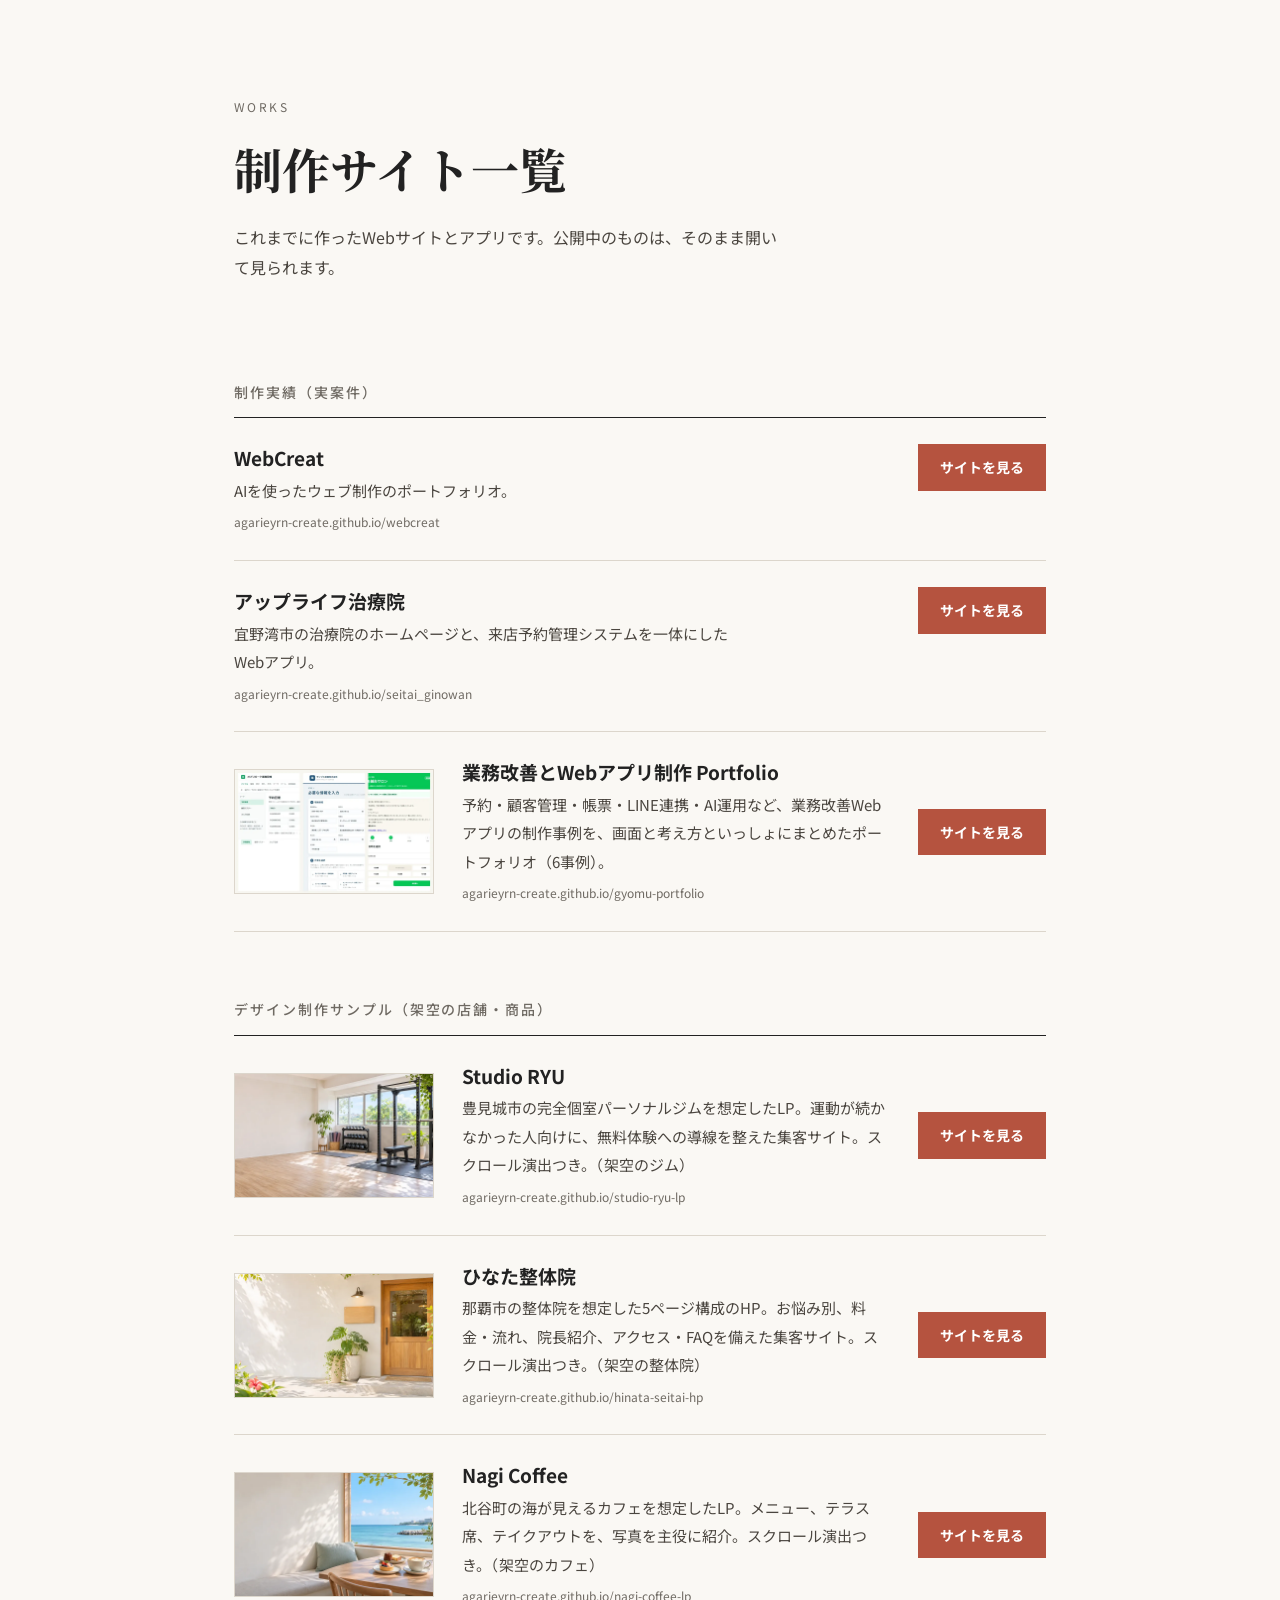
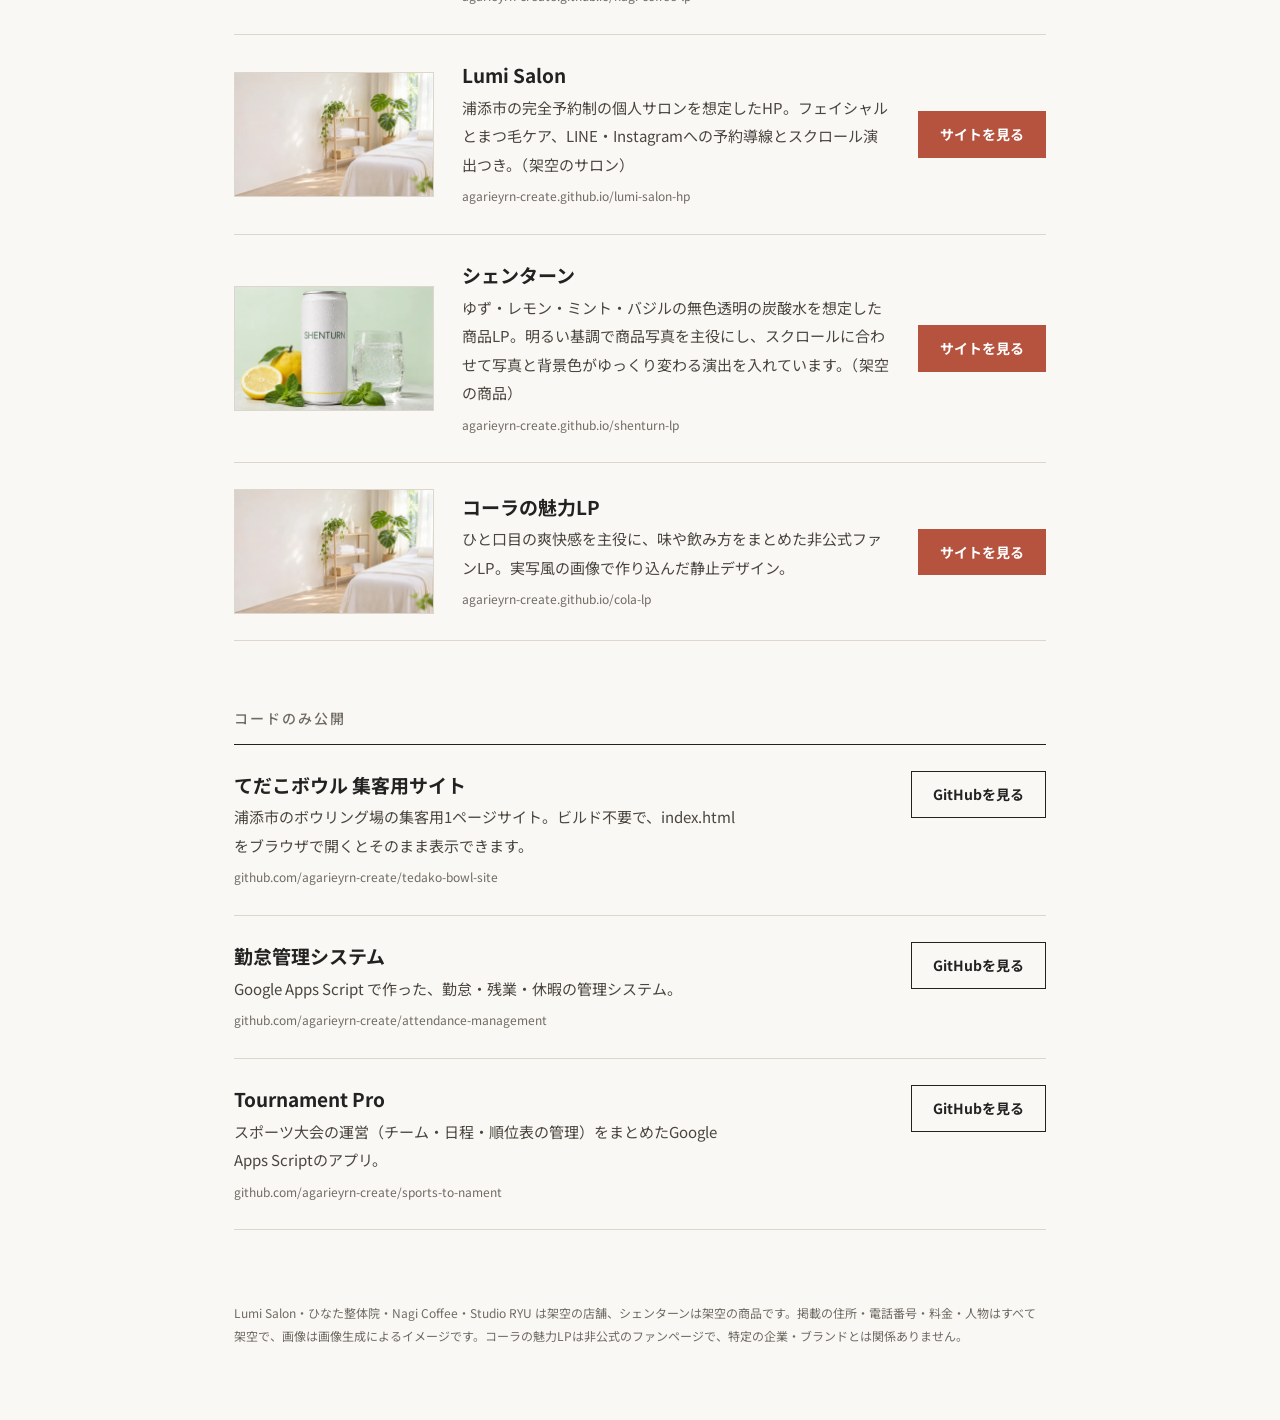
==== index.html @ 03f76c3a "ポートフォリオのリンクを新しい公開先（GitHub Pages）に差し替え、サムネイルを追加 Co-Authored-By: Claude Sonnet 5.5 <noreply@anthropic." ====
<!doctype html>
<html lang="ja">
<head>
<meta charset="utf-8">
<meta name="viewport" content="width=device-width, initial-scale=1">
<title>制作サイト一覧</title>
<meta name="description" content="これまでに作ったWebサイト・アプリの一覧です。公開中のサイトと、コードのみ公開しているものを分けて掲載しています。">
<link rel="canonical" href="https://agarieyrn-create.github.io/">
<meta property="og:type" content="website">
<meta property="og:locale" content="ja_JP">
<meta property="og:title" content="制作サイト一覧">
<meta property="og:description" content="これまでに作ったWebサイト・アプリの一覧です。公開中のサイトと、コードのみ公開しているものを分けて掲載しています。">
<meta property="og:url" content="https://agarieyrn-create.github.io/">
<meta property="og:image" content="https://agarieyrn-create.github.io/ogp.jpg">
<meta name="twitter:card" content="summary_large_image">
<link rel="icon" href="data:image/svg+xml,%3Csvg xmlns='http://www.w3.org/2000/svg' viewBox='0 0 32 32'%3E%3Crect width='32' height='32' fill='%23b5533f'/%3E%3C/svg%3E">
<link rel="preconnect" href="https://fonts.googleapis.com">
<link rel="preconnect" href="https://fonts.gstatic.com" crossorigin>
<link href="https://fonts.googleapis.com/css2?family=Noto+Sans+JP:wght@400;500;700&family=Noto+Serif+JP:wght@700&display=swap" rel="stylesheet">
<style>
:root{--ink:#222;--paper:#faf8f4;--mute:#6f6a63;--line:#dcd6cc;--accent:#b5533f;--gutter:24px}
*{box-sizing:border-box;margin:0;padding:0}
body{font-family:"Noto Sans JP",sans-serif;color:var(--ink);background:var(--paper);line-height:1.9;font-size:16px;-webkit-font-smoothing:antialiased}
a{color:inherit}
.wrap{max-width:860px;margin:0 auto;padding:0 var(--gutter)}
header{padding:96px 0 56px}
header p.label{font-size:12px;letter-spacing:.2em;color:var(--mute);margin-bottom:16px}
h1{font-family:"Noto Serif JP",serif;font-size:clamp(30px,5vw,48px);line-height:1.4}
header .lead{margin-top:20px;color:#4a453f;max-width:34em}
section{padding:40px 0 24px}
h2{font-size:14px;letter-spacing:.14em;color:var(--mute);font-weight:500;padding-bottom:12px;border-bottom:1px solid var(--ink)}
ul{list-style:none}
li{display:grid;grid-template-columns:1fr auto;gap:8px 32px;padding:26px 0;border-bottom:1px solid var(--line);align-items:start}
li.has-thumb{grid-template-columns:200px 1fr auto;gap:8px 28px;align-items:center}
.thumb img{display:block;width:100%;height:auto;aspect-ratio:8/5;object-fit:cover;border:1px solid var(--line)}
li h3{font-size:19px;font-weight:700;line-height:1.5}
li p{margin-top:4px;font-size:15px;color:#4a453f;max-width:34em}
li .host{display:block;margin-top:6px;font-size:12px;color:var(--mute);word-break:break-all}
.go{font-weight:700;font-size:14px;text-decoration:none;color:#fff;background:var(--accent);padding:10px 22px;white-space:nowrap}
.go:hover{background:#9c4333}
.go.sub{background:transparent;color:var(--ink);border:1px solid var(--ink);padding:9px 21px}
.go.sub:hover{background:var(--ink);color:var(--paper)}
footer{padding:48px 0 72px;font-size:12px;color:var(--mute)}
@media(max-width:640px){
  :root{--gutter:20px}
  header{padding:72px 0 40px}
  li,li.has-thumb{grid-template-columns:1fr}
  .thumb{max-width:360px}
  .go{justify-self:start}
}
</style>
</head>
<body>
<div class="wrap">
  <header>
    <p class="label">WORKS</p>
    <h1>制作サイト一覧</h1>
    <p class="lead">これまでに作ったWebサイトとアプリです。公開中のものは、そのまま開いて見られます。</p>
  </header>

  <main>
    <section>
      <h2>制作実績（実案件）</h2>
      <ul>
        <li>
          <div>
            <h3>WebCreat</h3>
            <p>AIを使ったウェブ制作のポートフォリオ。</p>
            <span class="host">agarieyrn-create.github.io/webcreat</span>
          </div>
          <a class="go" href="https://agarieyrn-create.github.io/webcreat/">サイトを見る</a>
        </li>
        <li>
          <div>
            <h3>アップライフ治療院</h3>
            <p>宜野湾市の治療院のホームページと、来店予約管理システムを一体にしたWebアプリ。</p>
            <span class="host">agarieyrn-create.github.io/seitai_ginowan</span>
          </div>
          <a class="go" href="https://agarieyrn-create.github.io/seitai_ginowan/">サイトを見る</a>
        </li>
        <li class="has-thumb">
          <a class="thumb" href="https://agarieyrn-create.github.io/gyomu-portfolio/" tabindex="-1" aria-hidden="true"><img src="thumbs/gyomu-portfolio.webp" width="800" height="500" alt="" loading="lazy" decoding="async"></a>
          <div>
            <h3>業務改善とWebアプリ制作 Portfolio</h3>
            <p>予約・顧客管理・帳票・LINE連携・AI運用など、業務改善Webアプリの制作事例を、画面と考え方といっしょにまとめたポートフォリオ（6事例）。</p>
            <span class="host">agarieyrn-create.github.io/gyomu-portfolio</span>
          </div>
          <a class="go" href="https://agarieyrn-create.github.io/gyomu-portfolio/">サイトを見る</a>
        </li>
      </ul>
    </section>

    <section>
      <h2>デザイン制作サンプル（架空の店舗・商品）</h2>
      <ul>
        <li class="has-thumb">
          <a class="thumb" href="https://agarieyrn-create.github.io/studio-ryu-lp/" tabindex="-1" aria-hidden="true"><img src="thumbs/studio-ryu-lp.webp" width="800" height="500" alt="" loading="lazy" decoding="async"></a>
          <div>
            <h3>Studio RYU</h3>
            <p>豊見城市の完全個室パーソナルジムを想定したLP。運動が続かなかった人向けに、無料体験への導線を整えた集客サイト。スクロール演出つき。（架空のジム）</p>
            <span class="host">agarieyrn-create.github.io/studio-ryu-lp</span>
          </div>
          <a class="go" href="https://agarieyrn-create.github.io/studio-ryu-lp/">サイトを見る</a>
        </li>
        <li class="has-thumb">
          <a class="thumb" href="https://agarieyrn-create.github.io/hinata-seitai-hp/" tabindex="-1" aria-hidden="true"><img src="thumbs/hinata-seitai-hp.webp" width="800" height="500" alt="" loading="lazy" decoding="async"></a>
          <div>
            <h3>ひなた整体院</h3>
            <p>那覇市の整体院を想定した5ページ構成のHP。お悩み別、料金・流れ、院長紹介、アクセス・FAQを備えた集客サイト。スクロール演出つき。（架空の整体院）</p>
            <span class="host">agarieyrn-create.github.io/hinata-seitai-hp</span>
          </div>
          <a class="go" href="https://agarieyrn-create.github.io/hinata-seitai-hp/">サイトを見る</a>
        </li>
        <li class="has-thumb">
          <a class="thumb" href="https://agarieyrn-create.github.io/nagi-coffee-lp/" tabindex="-1" aria-hidden="true"><img src="thumbs/nagi-coffee-lp.webp" width="800" height="500" alt="" loading="lazy" decoding="async"></a>
          <div>
            <h3>Nagi Coffee</h3>
            <p>北谷町の海が見えるカフェを想定したLP。メニュー、テラス席、テイクアウトを、写真を主役に紹介。スクロール演出つき。（架空のカフェ）</p>
            <span class="host">agarieyrn-create.github.io/nagi-coffee-lp</span>
          </div>
          <a class="go" href="https://agarieyrn-create.github.io/nagi-coffee-lp/">サイトを見る</a>
        </li>
        <li class="has-thumb">
          <a class="thumb" href="https://agarieyrn-create.github.io/lumi-salon-hp/" tabindex="-1" aria-hidden="true"><img src="thumbs/lumi-salon-hp.webp" width="800" height="500" alt="" loading="lazy" decoding="async"></a>
          <div>
            <h3>Lumi Salon</h3>
            <p>浦添市の完全予約制の個人サロンを想定したHP。フェイシャルとまつ毛ケア、LINE・Instagramへの予約導線とスクロール演出つき。（架空のサロン）</p>
            <span class="host">agarieyrn-create.github.io/lumi-salon-hp</span>
          </div>
          <a class="go" href="https://agarieyrn-create.github.io/lumi-salon-hp/">サイトを見る</a>
        </li>
        <li class="has-thumb">
          <a class="thumb" href="https://agarieyrn-create.github.io/shenturn-lp/" tabindex="-1" aria-hidden="true"><img src="thumbs/shenturn-lp.webp" width="800" height="500" alt="" loading="lazy" decoding="async"></a>
          <div>
            <h3>シェンターン</h3>
            <p>ゆず・レモン・ミント・バジルの無色透明の炭酸水を想定した商品LP。明るい基調で商品写真を主役にし、スクロールに合わせて写真と背景色がゆっくり変わる演出を入れています。（架空の商品）</p>
            <span class="host">agarieyrn-create.github.io/shenturn-lp</span>
          </div>
          <a class="go" href="https://agarieyrn-create.github.io/shenturn-lp/">サイトを見る</a>
        </li>
        <li class="has-thumb">
          <a class="thumb" href="https://agarieyrn-create.github.io/cola-lp/" tabindex="-1" aria-hidden="true"><img src="thumbs/cola-lp.webp" width="800" height="500" alt="" loading="lazy" decoding="async"></a>
          <div>
            <h3>コーラの魅力LP</h3>
            <p>ひと口目の爽快感を主役に、味や飲み方をまとめた非公式ファンLP。実写風の画像で作り込んだ静止デザイン。</p>
            <span class="host">agarieyrn-create.github.io/cola-lp</span>
          </div>
          <a class="go" href="https://agarieyrn-create.github.io/cola-lp/">サイトを見る</a>
        </li>
      </ul>
    </section>

    <section>
      <h2>コードのみ公開</h2>
      <ul>
        <li>
          <div>
            <h3>てだこボウル 集客用サイト</h3>
            <p>浦添市のボウリング場の集客用1ページサイト。ビルド不要で、index.html をブラウザで開くとそのまま表示できます。</p>
            <span class="host">github.com/agarieyrn-create/tedako-bowl-site</span>
          </div>
          <a class="go sub" href="https://github.com/agarieyrn-create/tedako-bowl-site">GitHubを見る</a>
        </li>
        <li>
          <div>
            <h3>勤怠管理システム</h3>
            <p>Google Apps Script で作った、勤怠・残業・休暇の管理システム。</p>
            <span class="host">github.com/agarieyrn-create/attendance-management</span>
          </div>
          <a class="go sub" href="https://github.com/agarieyrn-create/attendance-management">GitHubを見る</a>
        </li>
        <li>
          <div>
            <h3>Tournament Pro</h3>
            <p>スポーツ大会の運営（チーム・日程・順位表の管理）をまとめたGoogle Apps Scriptのアプリ。</p>
            <span class="host">github.com/agarieyrn-create/sports-to-nament</span>
          </div>
          <a class="go sub" href="https://github.com/agarieyrn-create/sports-to-nament">GitHubを見る</a>
        </li>
      </ul>
    </section>
  </main>

  <footer>
    Lumi Salon・ひなた整体院・Nagi Coffee・Studio RYU は架空の店舗、シェンターンは架空の商品です。掲載の住所・電話番号・料金・人物はすべて架空で、画像は画像生成によるイメージです。コーラの魅力LPは非公式のファンページで、特定の企業・ブランドとは関係ありません。
  </footer>
</div>
</body>
</html>
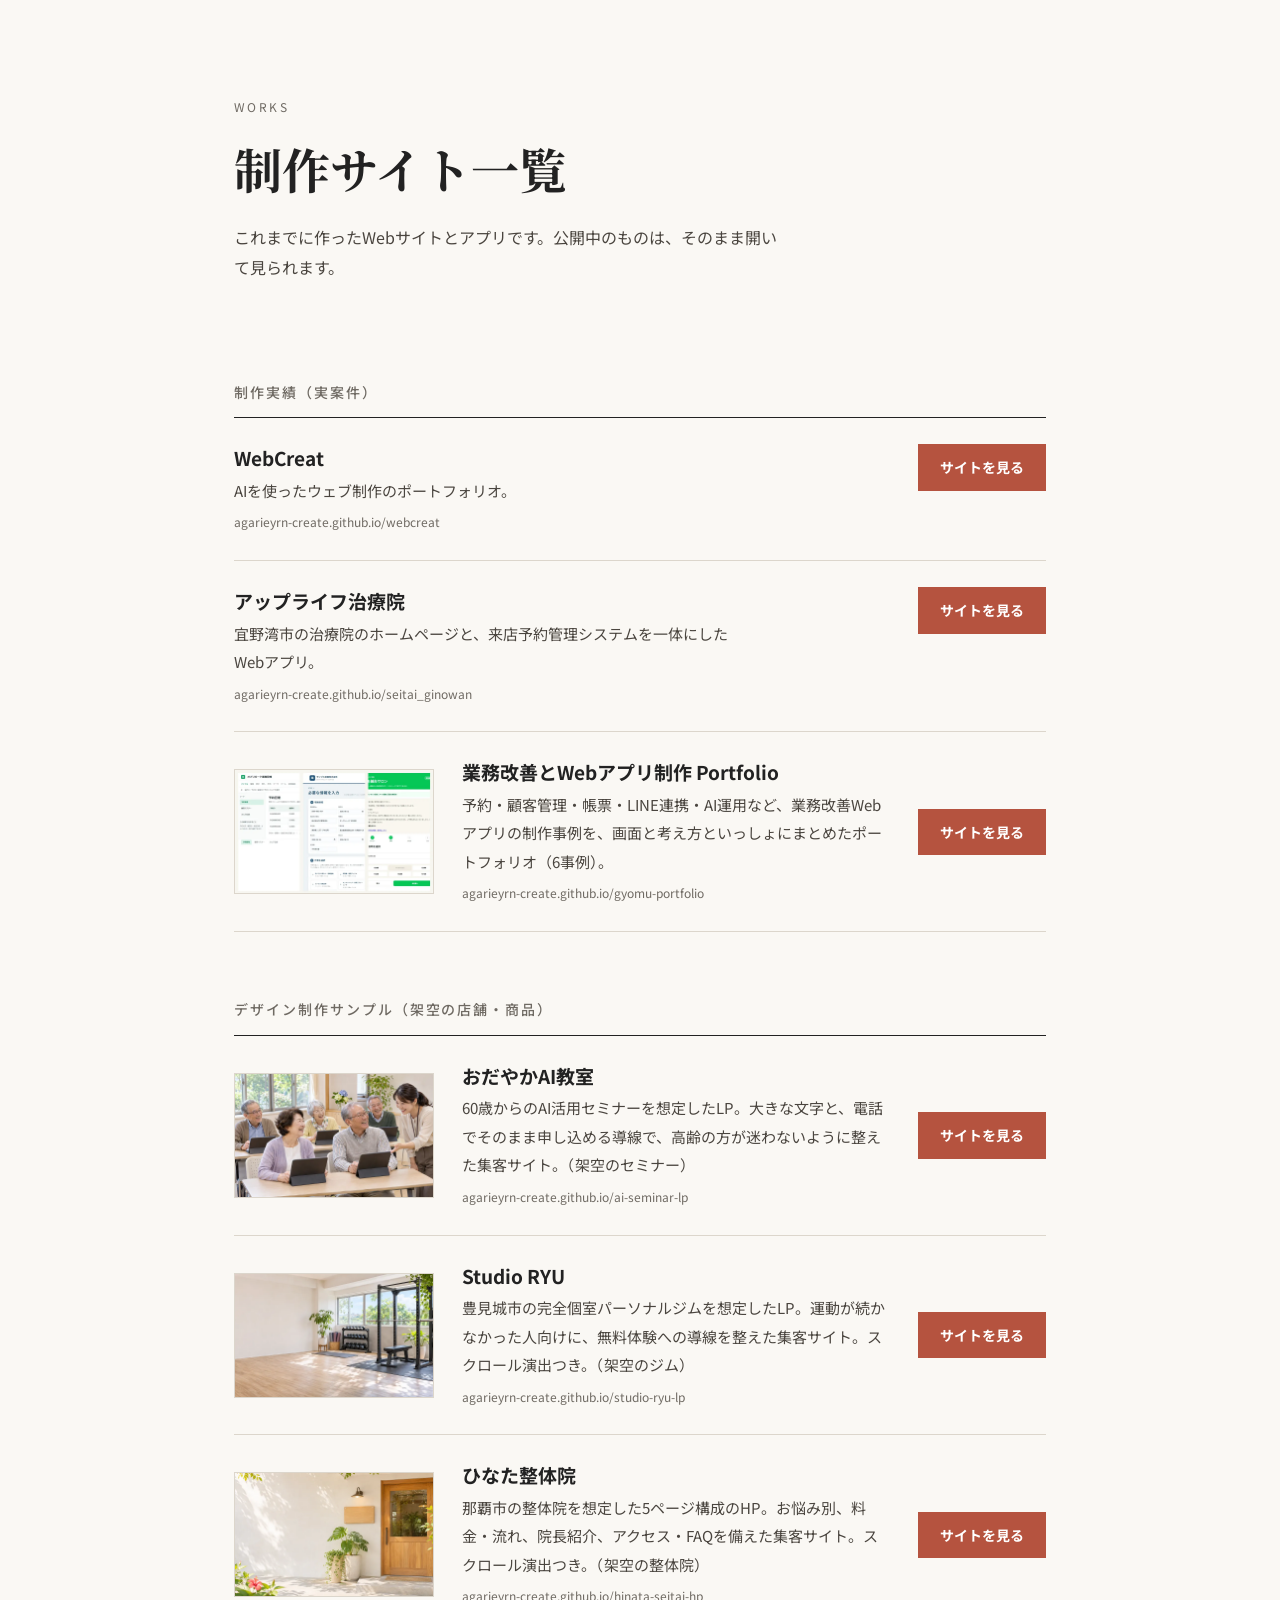
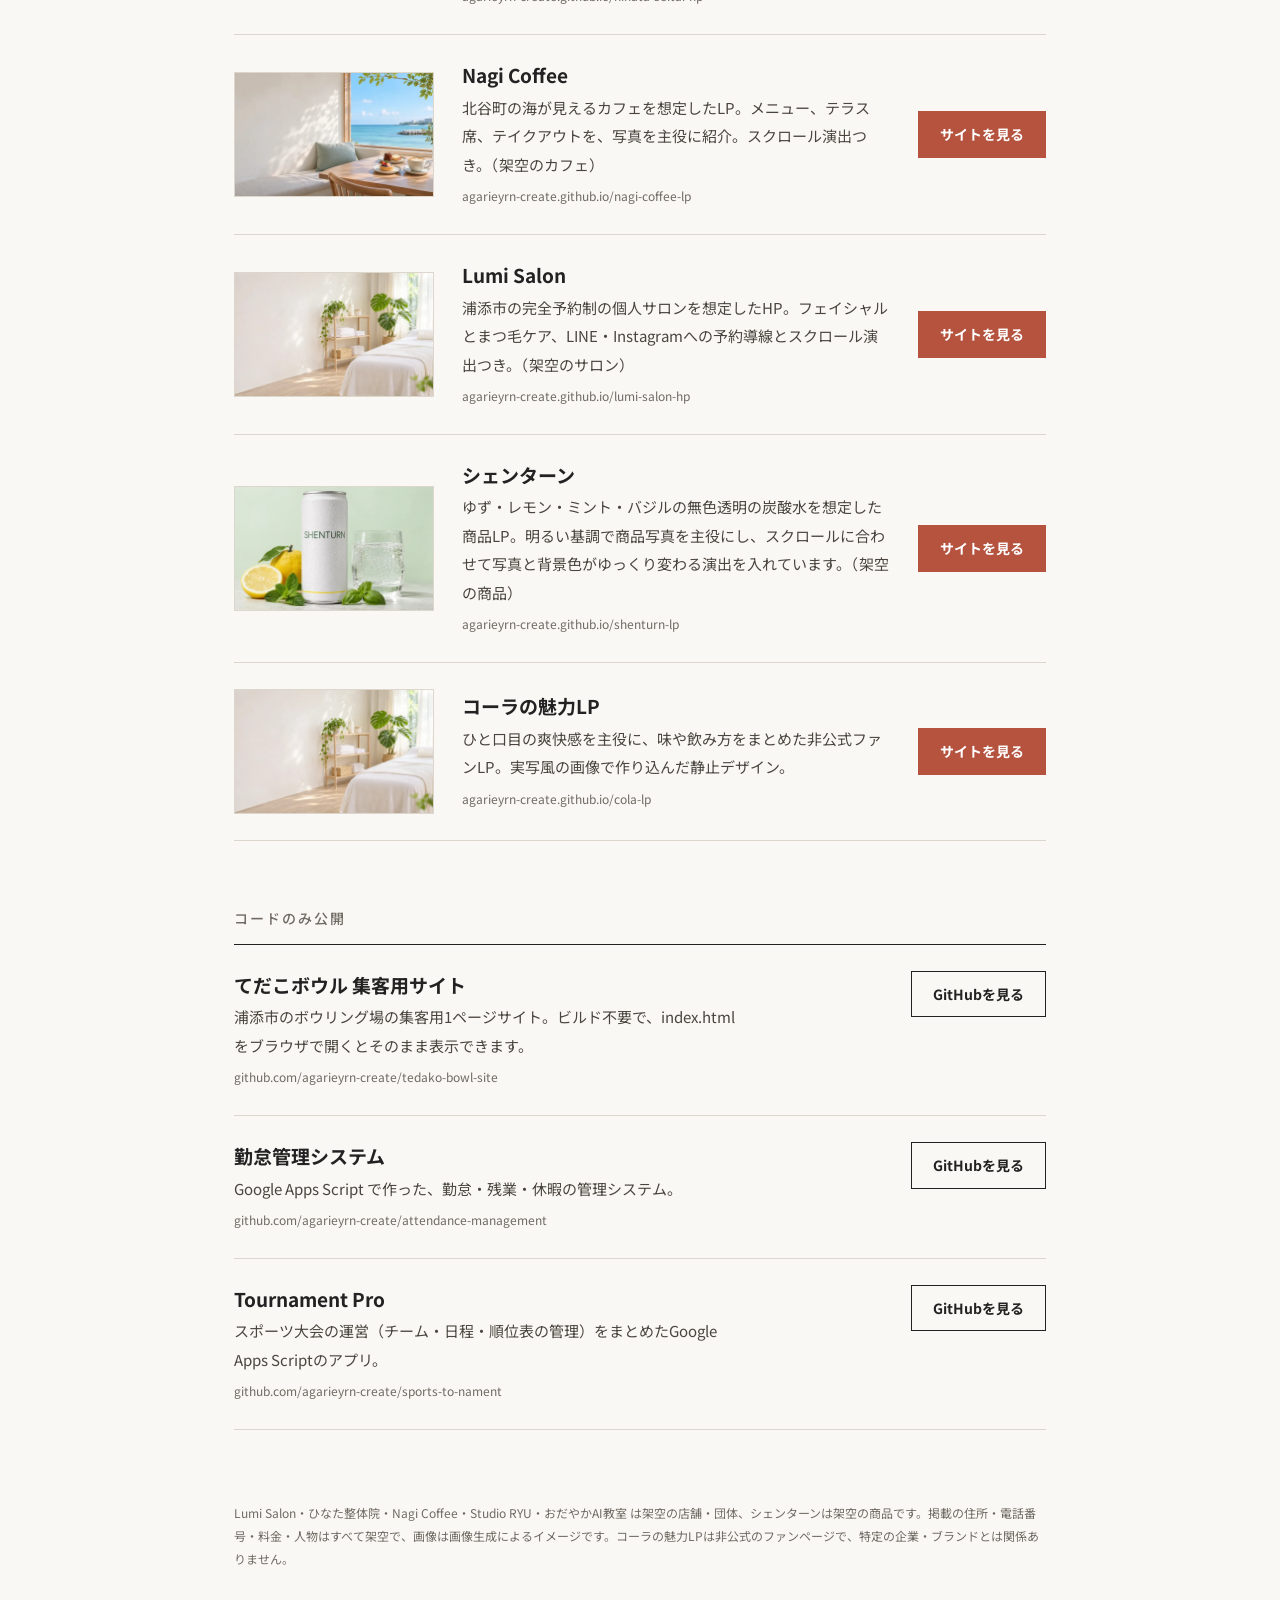
==== commit 73430300: "制作サイト一覧に「おだやかAI教室」（高齢者向けAIセミナーLP）を追加 Co-Authored-By: Claude Sonnet 5.5 <noreply@anthropic.com>" ====
--- a/index.html
+++ b/index.html
@@ -94,6 +94,15 @@
       <h2>デザイン制作サンプル（架空の店舗・商品）</h2>
       <ul>
         <li class="has-thumb">
+          <a class="thumb" href="https://agarieyrn-create.github.io/ai-seminar-lp/" tabindex="-1" aria-hidden="true"><img src="thumbs/ai-seminar-lp.webp" width="800" height="500" alt="" loading="lazy" decoding="async"></a>
+          <div>
+            <h3>おだやかAI教室</h3>
+            <p>60歳からのAI活用セミナーを想定したLP。大きな文字と、電話でそのまま申し込める導線で、高齢の方が迷わないように整えた集客サイト。（架空のセミナー）</p>
+            <span class="host">agarieyrn-create.github.io/ai-seminar-lp</span>
+          </div>
+          <a class="go" href="https://agarieyrn-create.github.io/ai-seminar-lp/">サイトを見る</a>
+        </li>
+        <li class="has-thumb">
           <a class="thumb" href="https://agarieyrn-create.github.io/studio-ryu-lp/" tabindex="-1" aria-hidden="true"><img src="thumbs/studio-ryu-lp.webp" width="800" height="500" alt="" loading="lazy" decoding="async"></a>
           <div>
             <h3>Studio RYU</h3>
@@ -182,7 +191,7 @@
   </main>
 
   <footer>
-    Lumi Salon・ひなた整体院・Nagi Coffee・Studio RYU は架空の店舗、シェンターンは架空の商品です。掲載の住所・電話番号・料金・人物はすべて架空で、画像は画像生成によるイメージです。コーラの魅力LPは非公式のファンページで、特定の企業・ブランドとは関係ありません。
+    Lumi Salon・ひなた整体院・Nagi Coffee・Studio RYU・おだやかAI教室 は架空の店舗・団体、シェンターンは架空の商品です。掲載の住所・電話番号・料金・人物はすべて架空で、画像は画像生成によるイメージです。コーラの魅力LPは非公式のファンページで、特定の企業・ブランドとは関係ありません。
   </footer>
 </div>
 </body>
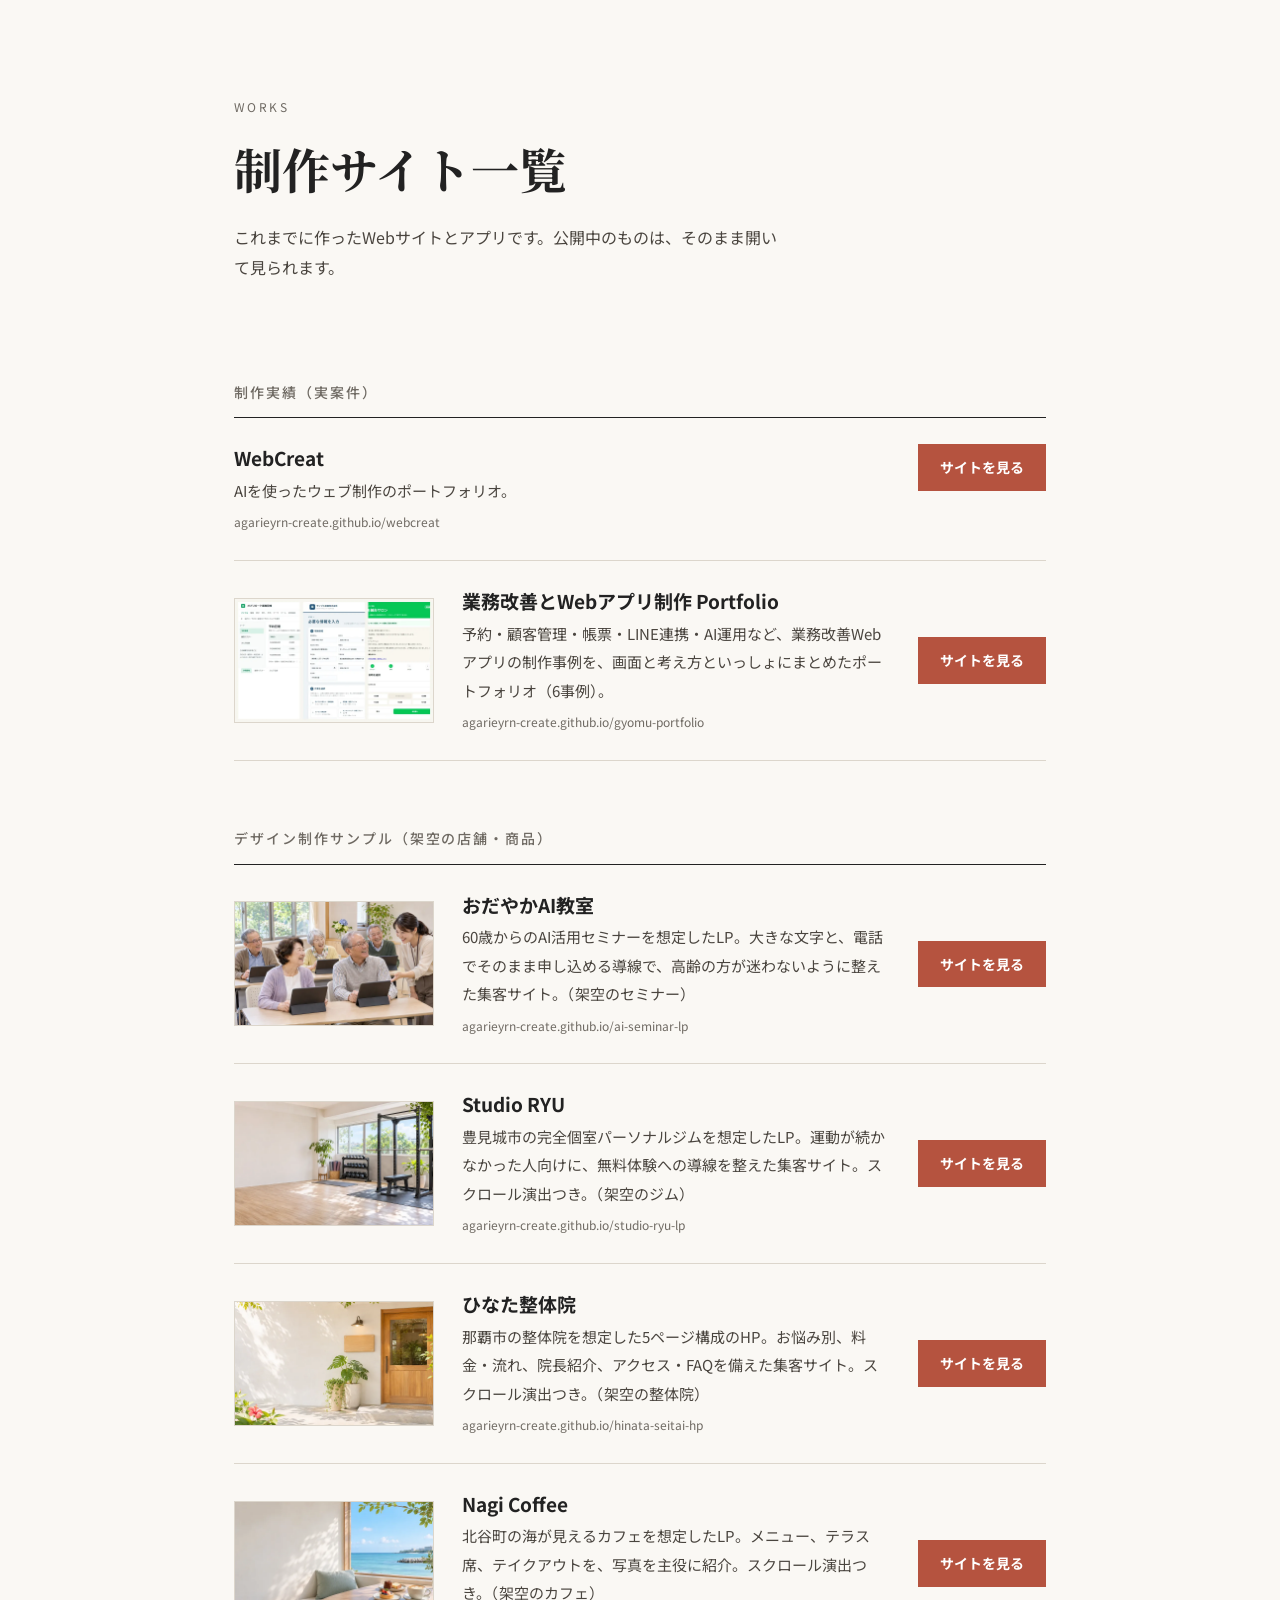
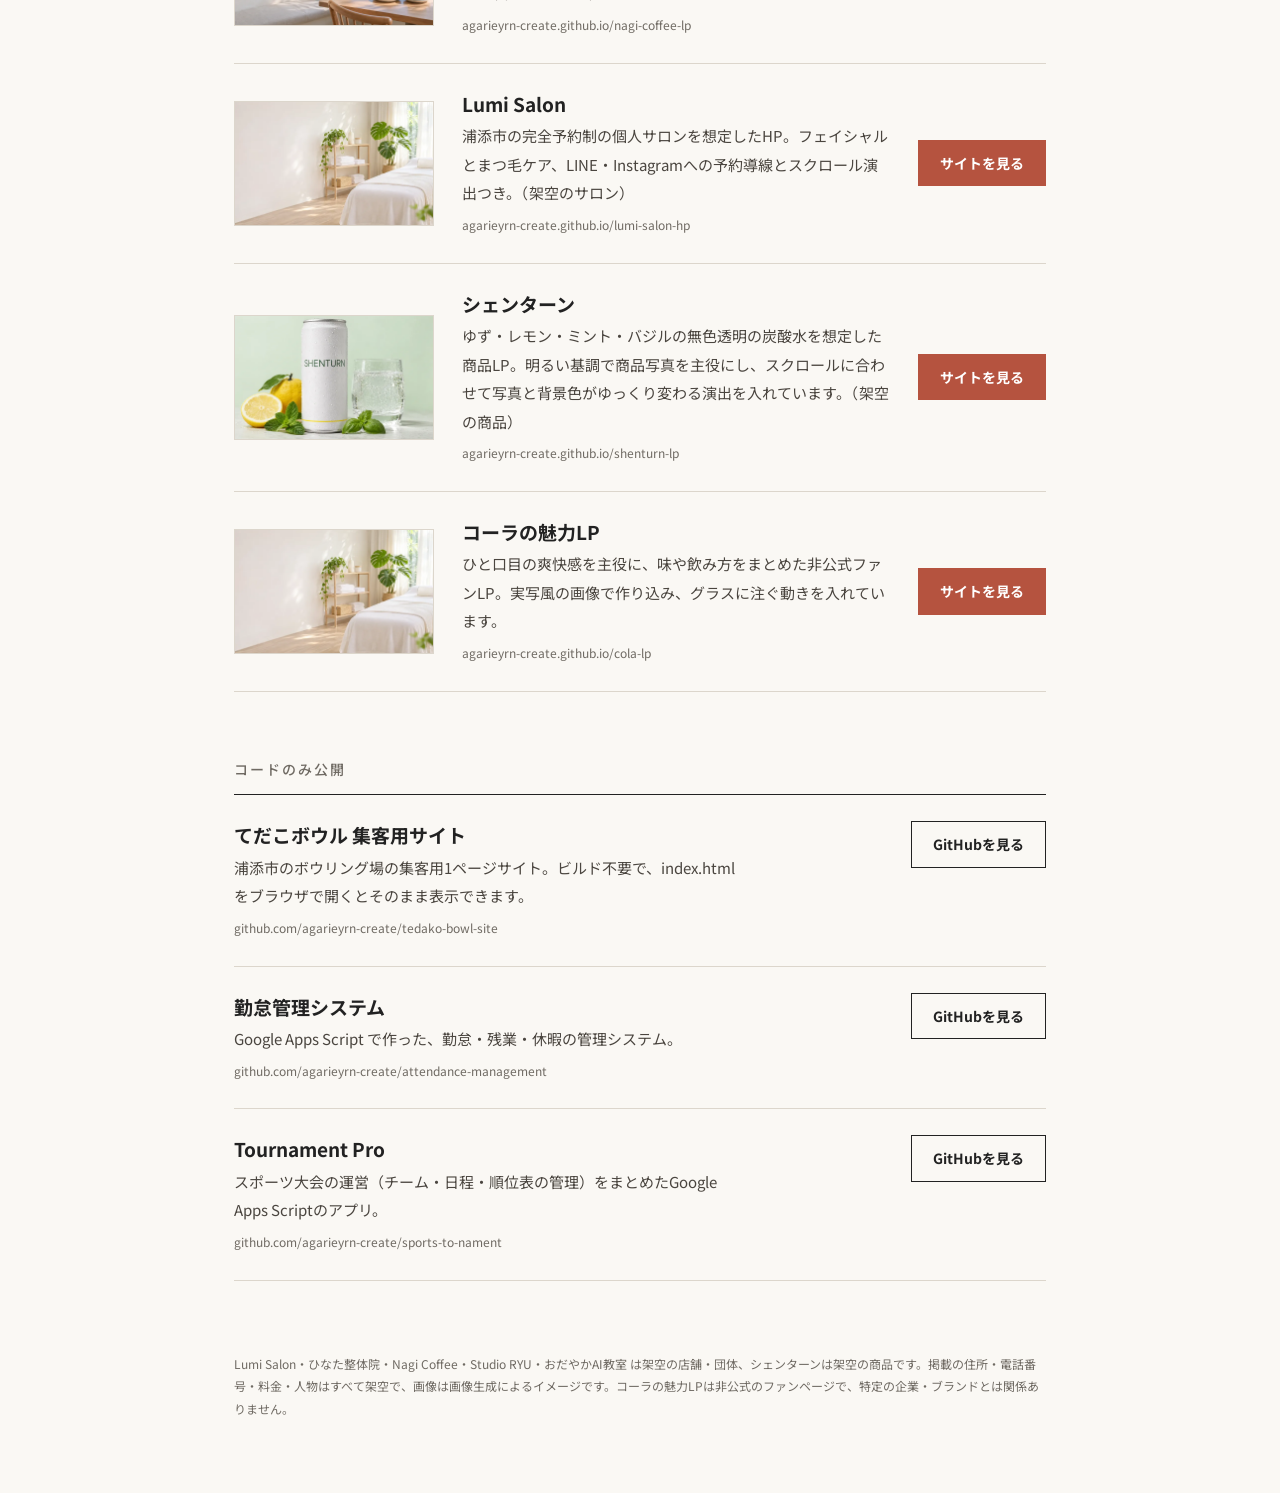
==== commit 193692ee: "一覧から実案件1件を外し、コーラLPの説明を更新 Co-Authored-By: Claude Sonnet 5.5 <noreply@anthropic.com> Claude-Session: h" ====
--- a/index.html
+++ b/index.html
@@ -69,14 +69,6 @@
             <span class="host">agarieyrn-create.github.io/webcreat</span>
           </div>
           <a class="go" href="https://agarieyrn-create.github.io/webcreat/">サイトを見る</a>
-        </li>
-        <li>
-          <div>
-            <h3>アップライフ治療院</h3>
-            <p>宜野湾市の治療院のホームページと、来店予約管理システムを一体にしたWebアプリ。</p>
-            <span class="host">agarieyrn-create.github.io/seitai_ginowan</span>
-          </div>
-          <a class="go" href="https://agarieyrn-create.github.io/seitai_ginowan/">サイトを見る</a>
         </li>
         <li class="has-thumb">
           <a class="thumb" href="https://agarieyrn-create.github.io/gyomu-portfolio/" tabindex="-1" aria-hidden="true"><img src="thumbs/gyomu-portfolio.webp" width="800" height="500" alt="" loading="lazy" decoding="async"></a>
@@ -151,7 +143,7 @@
           <a class="thumb" href="https://agarieyrn-create.github.io/cola-lp/" tabindex="-1" aria-hidden="true"><img src="thumbs/cola-lp.webp" width="800" height="500" alt="" loading="lazy" decoding="async"></a>
           <div>
             <h3>コーラの魅力LP</h3>
-            <p>ひと口目の爽快感を主役に、味や飲み方をまとめた非公式ファンLP。実写風の画像で作り込んだ静止デザイン。</p>
+            <p>ひと口目の爽快感を主役に、味や飲み方をまとめた非公式ファンLP。実写風の画像で作り込み、グラスに注ぐ動きを入れています。</p>
             <span class="host">agarieyrn-create.github.io/cola-lp</span>
           </div>
           <a class="go" href="https://agarieyrn-create.github.io/cola-lp/">サイトを見る</a>
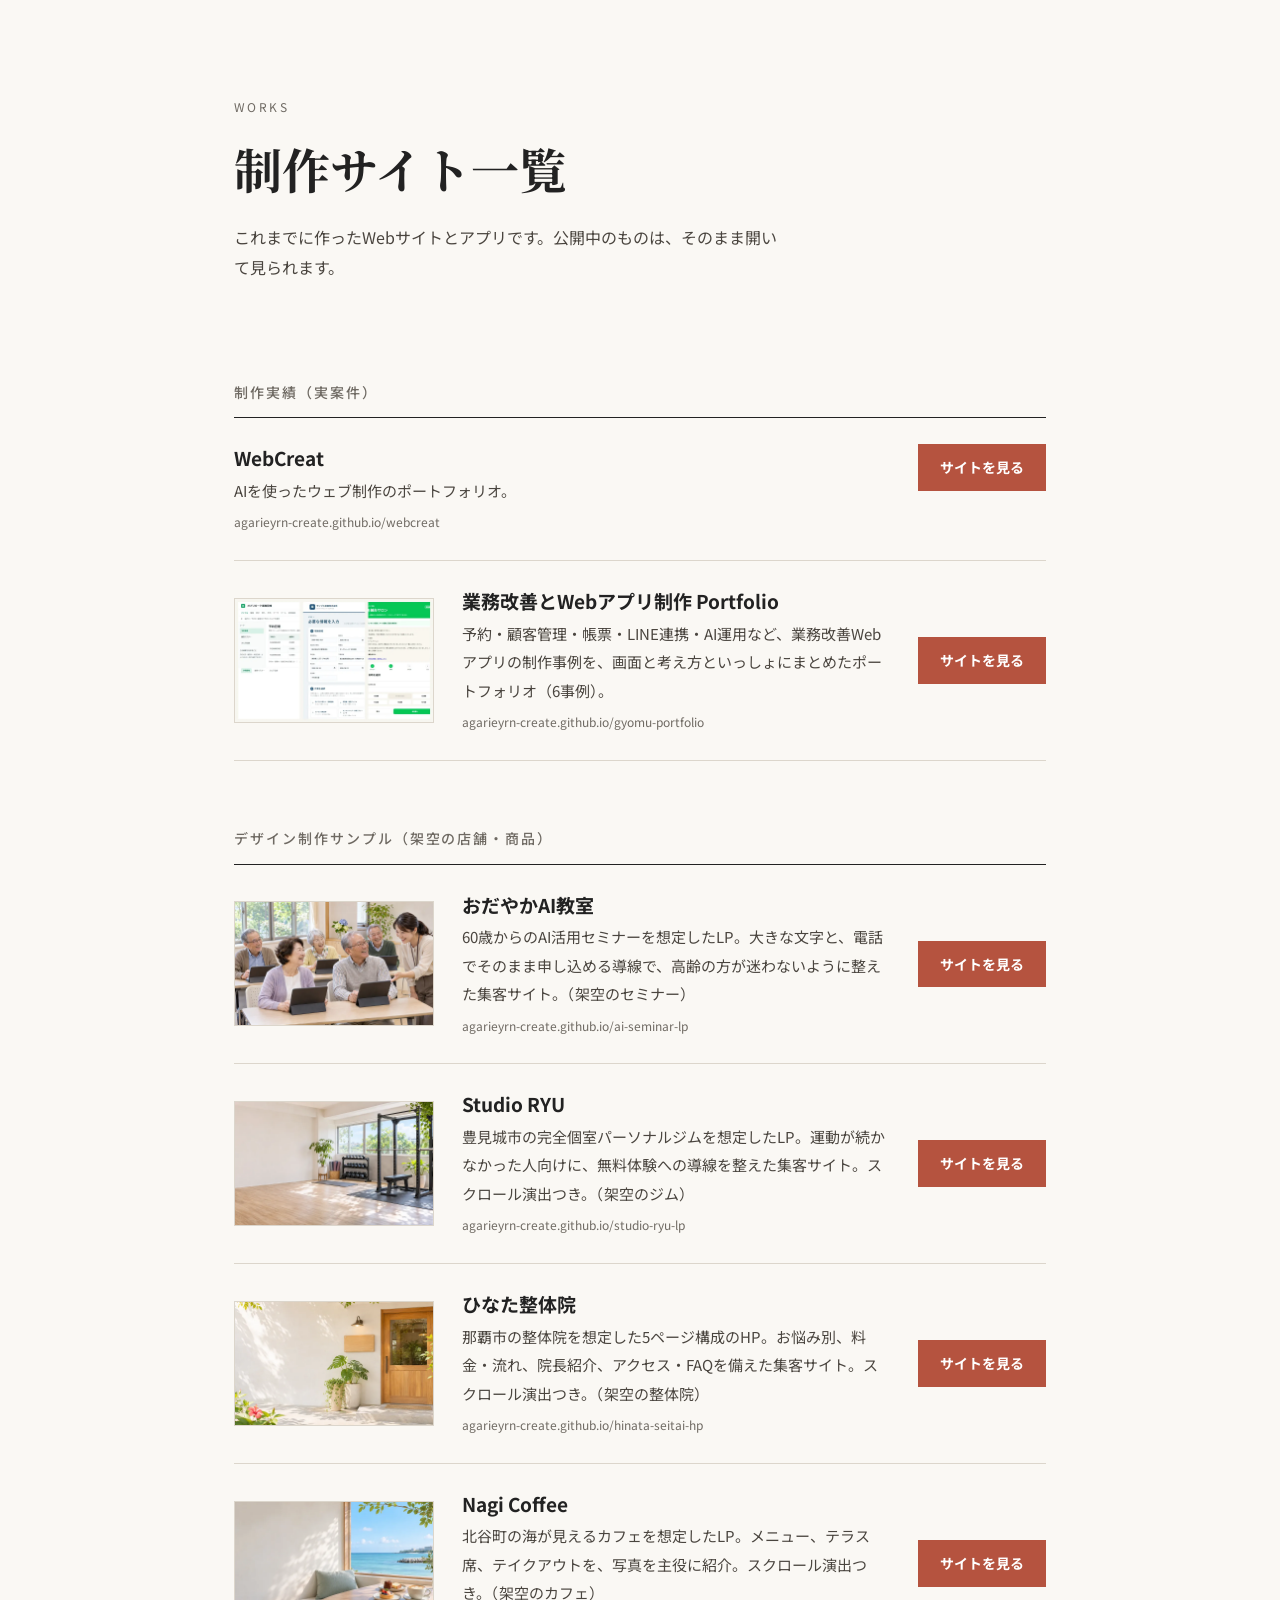
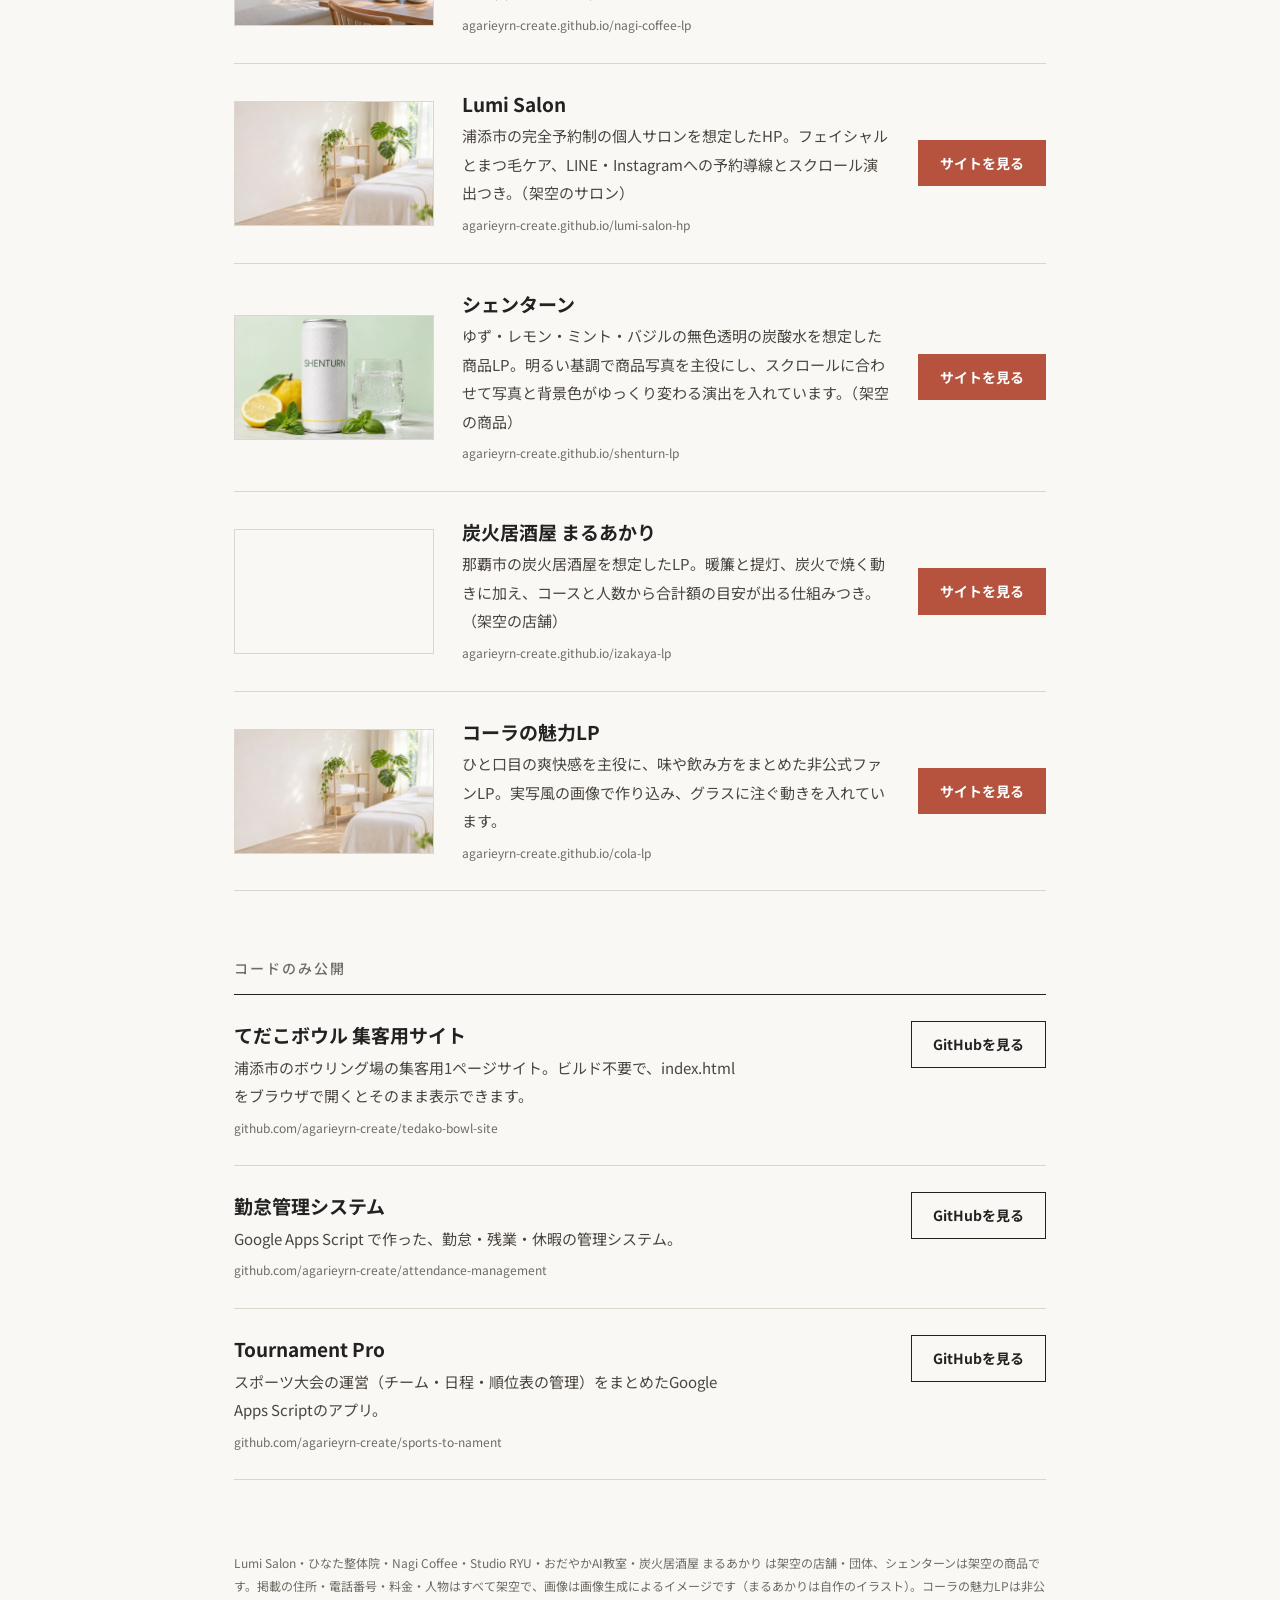
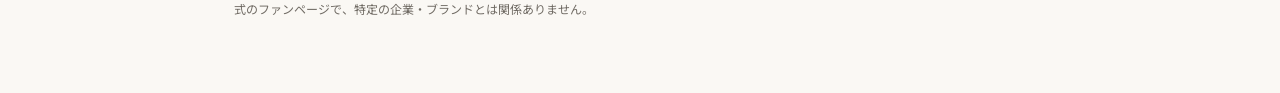
==== commit 2c8fc849: "制作サンプル「炭火居酒屋 まるあかり」を追加 Co-Authored-By: Claude Sonnet 5.5 <noreply@anthropic.com> Claude-Session: htt" ====
--- a/index.html
+++ b/index.html
@@ -140,6 +140,15 @@
           <a class="go" href="https://agarieyrn-create.github.io/shenturn-lp/">サイトを見る</a>
         </li>
         <li class="has-thumb">
+          <a class="thumb" href="https://agarieyrn-create.github.io/izakaya-lp/" tabindex="-1" aria-hidden="true"><img src="thumbs/izakaya-lp.webp" width="800" height="500" alt="" loading="lazy" decoding="async"></a>
+          <div>
+            <h3>炭火居酒屋 まるあかり</h3>
+            <p>那覇市の炭火居酒屋を想定したLP。暖簾と提灯、炭火で焼く動きに加え、コースと人数から合計額の目安が出る仕組みつき。（架空の店舗）</p>
+            <span class="host">agarieyrn-create.github.io/izakaya-lp</span>
+          </div>
+          <a class="go" href="https://agarieyrn-create.github.io/izakaya-lp/">サイトを見る</a>
+        </li>
+        <li class="has-thumb">
           <a class="thumb" href="https://agarieyrn-create.github.io/cola-lp/" tabindex="-1" aria-hidden="true"><img src="thumbs/cola-lp.webp" width="800" height="500" alt="" loading="lazy" decoding="async"></a>
           <div>
             <h3>コーラの魅力LP</h3>
@@ -183,7 +192,7 @@
   </main>
 
   <footer>
-    Lumi Salon・ひなた整体院・Nagi Coffee・Studio RYU・おだやかAI教室 は架空の店舗・団体、シェンターンは架空の商品です。掲載の住所・電話番号・料金・人物はすべて架空で、画像は画像生成によるイメージです。コーラの魅力LPは非公式のファンページで、特定の企業・ブランドとは関係ありません。
+    Lumi Salon・ひなた整体院・Nagi Coffee・Studio RYU・おだやかAI教室・炭火居酒屋 まるあかり は架空の店舗・団体、シェンターンは架空の商品です。掲載の住所・電話番号・料金・人物はすべて架空で、画像は画像生成によるイメージです（まるあかりは自作のイラスト）。コーラの魅力LPは非公式のファンページで、特定の企業・ブランドとは関係ありません。
   </footer>
 </div>
 </body>
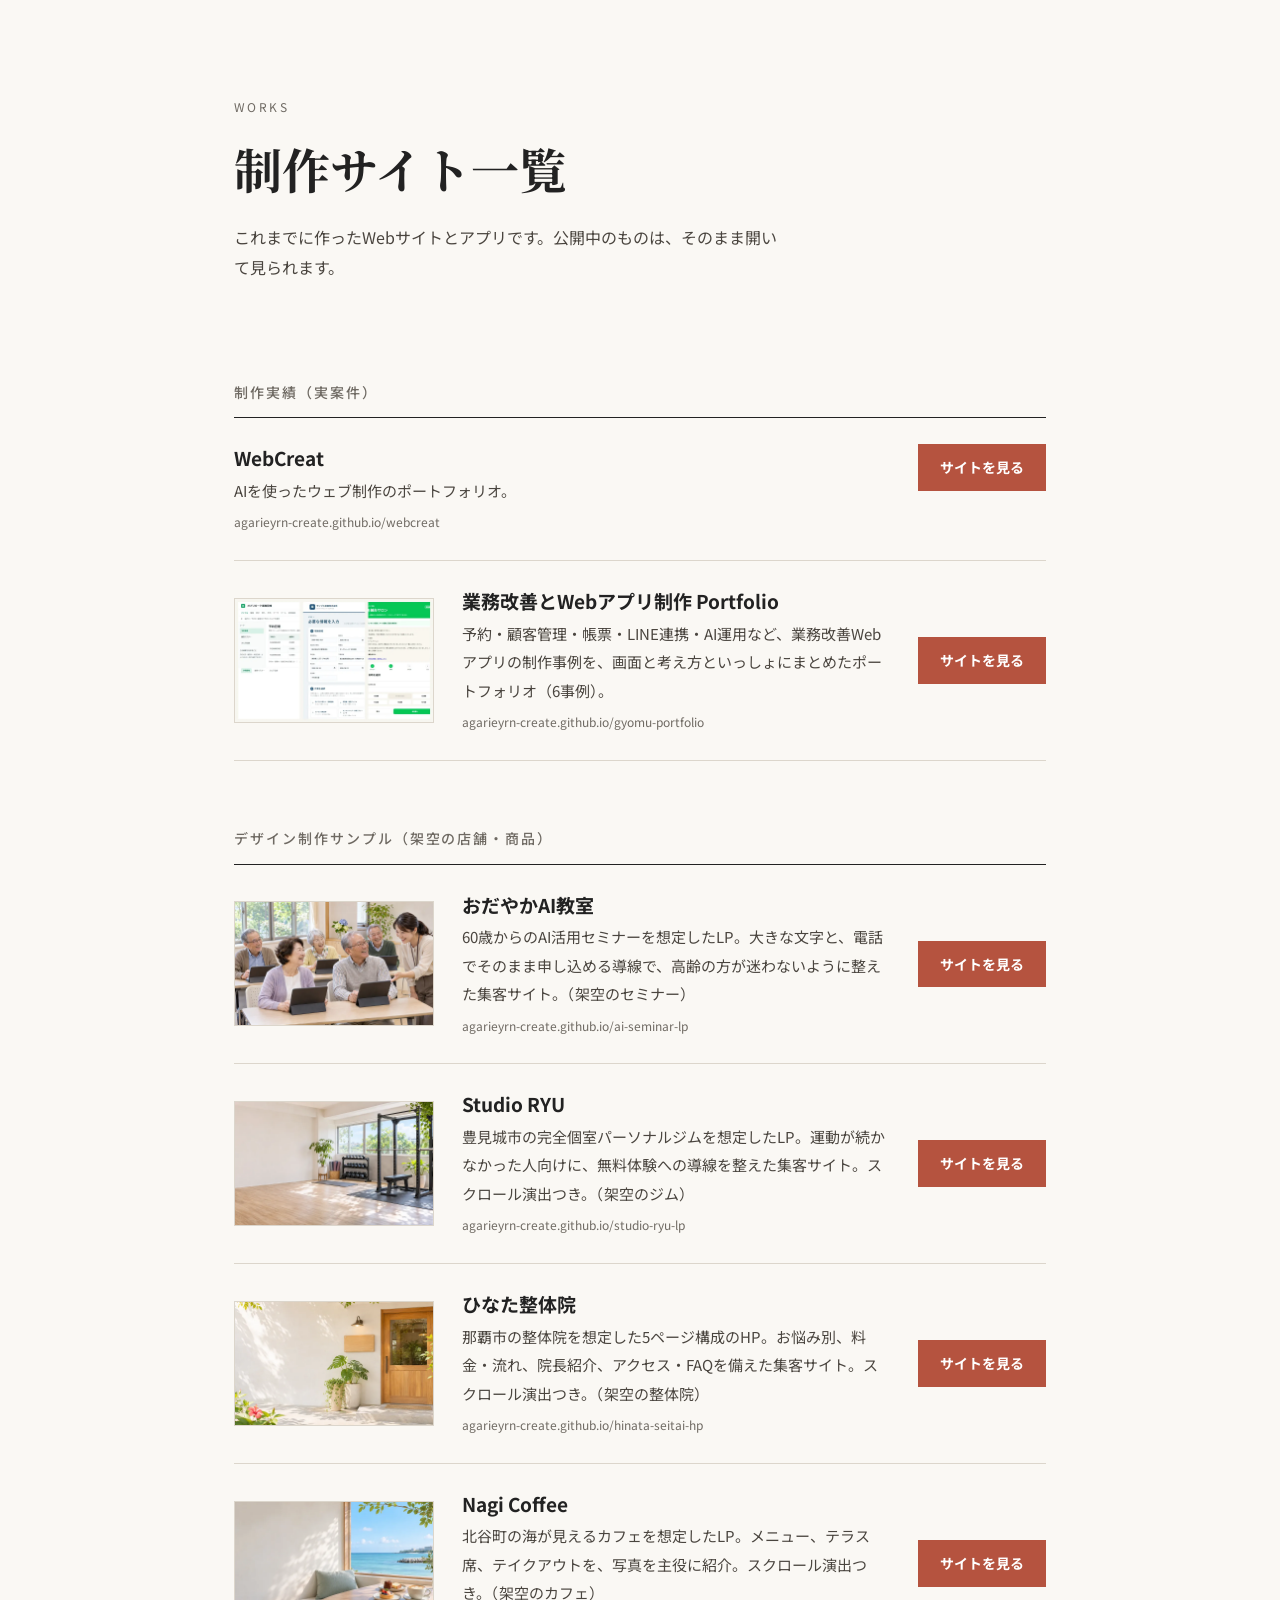
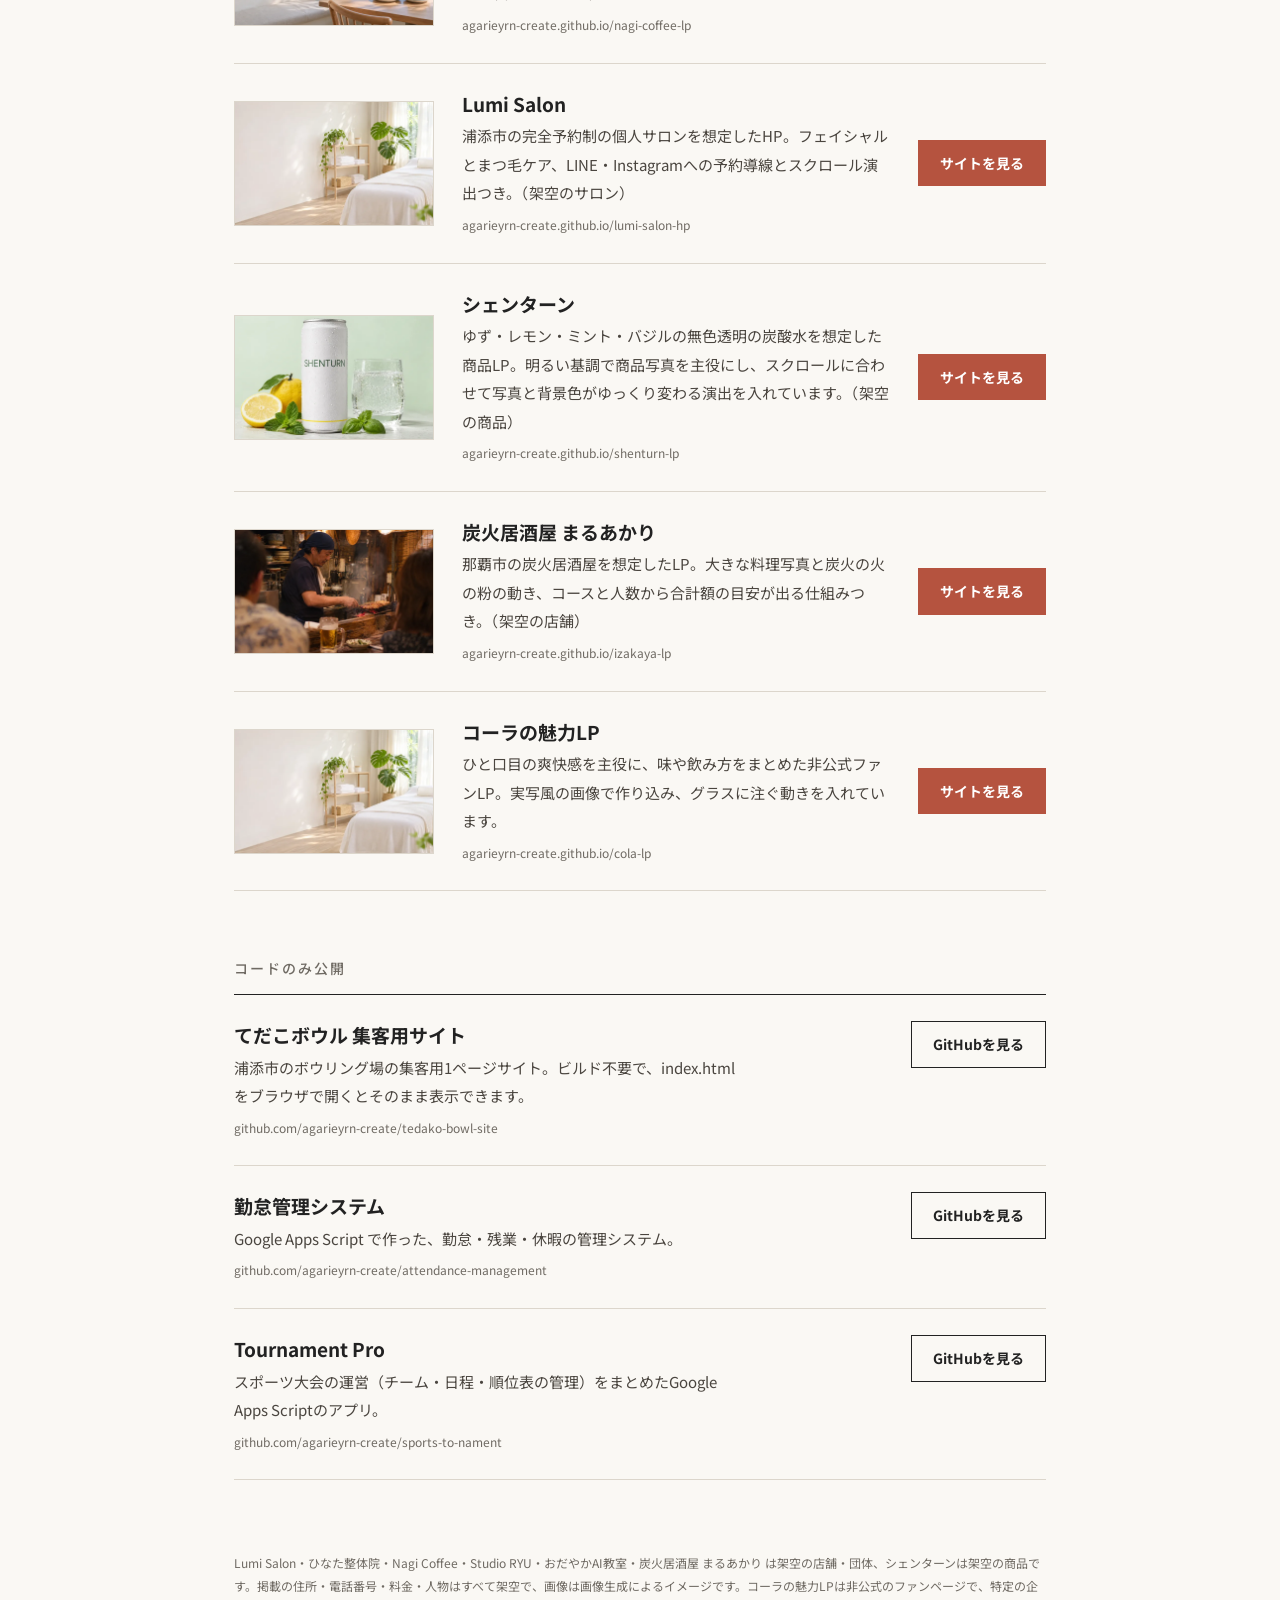
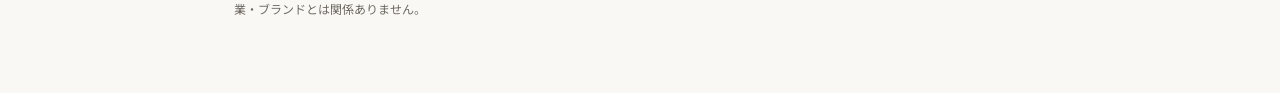
==== commit 13093dca: "まるあかり: 自作イラストを生成写真に差し替え、写真中心のデザインに変更 Co-Authored-By: Claude Sonnet 5.5 <noreply@anthropic.com> Claud" ====
--- a/index.html
+++ b/index.html
@@ -143,7 +143,7 @@
           <a class="thumb" href="https://agarieyrn-create.github.io/izakaya-lp/" tabindex="-1" aria-hidden="true"><img src="thumbs/izakaya-lp.webp" width="800" height="500" alt="" loading="lazy" decoding="async"></a>
           <div>
             <h3>炭火居酒屋 まるあかり</h3>
-            <p>那覇市の炭火居酒屋を想定したLP。暖簾と提灯、炭火で焼く動きに加え、コースと人数から合計額の目安が出る仕組みつき。（架空の店舗）</p>
+            <p>那覇市の炭火居酒屋を想定したLP。大きな料理写真と炭火の火の粉の動き、コースと人数から合計額の目安が出る仕組みつき。（架空の店舗）</p>
             <span class="host">agarieyrn-create.github.io/izakaya-lp</span>
           </div>
           <a class="go" href="https://agarieyrn-create.github.io/izakaya-lp/">サイトを見る</a>
@@ -192,7 +192,7 @@
   </main>
 
   <footer>
-    Lumi Salon・ひなた整体院・Nagi Coffee・Studio RYU・おだやかAI教室・炭火居酒屋 まるあかり は架空の店舗・団体、シェンターンは架空の商品です。掲載の住所・電話番号・料金・人物はすべて架空で、画像は画像生成によるイメージです（まるあかりは自作のイラスト）。コーラの魅力LPは非公式のファンページで、特定の企業・ブランドとは関係ありません。
+    Lumi Salon・ひなた整体院・Nagi Coffee・Studio RYU・おだやかAI教室・炭火居酒屋 まるあかり は架空の店舗・団体、シェンターンは架空の商品です。掲載の住所・電話番号・料金・人物はすべて架空で、画像は画像生成によるイメージです。コーラの魅力LPは非公式のファンページで、特定の企業・ブランドとは関係ありません。
   </footer>
 </div>
 </body>
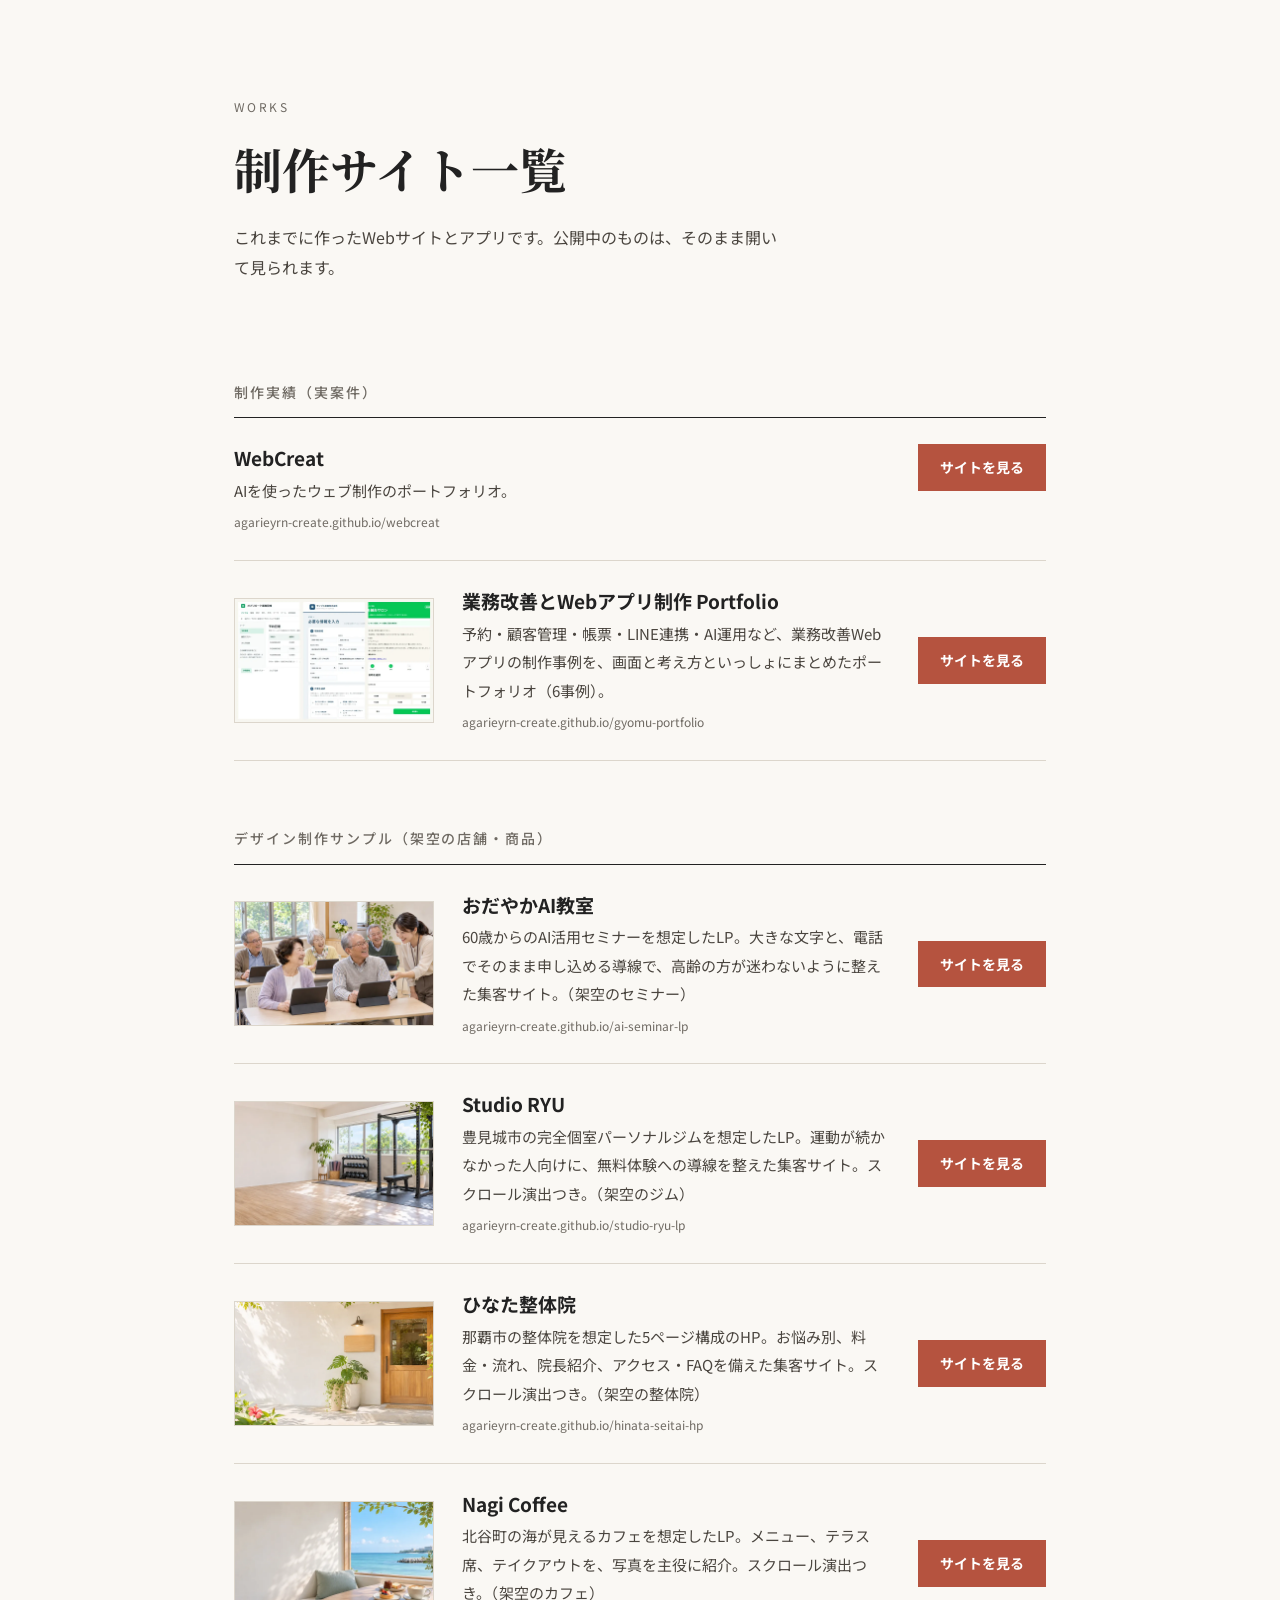
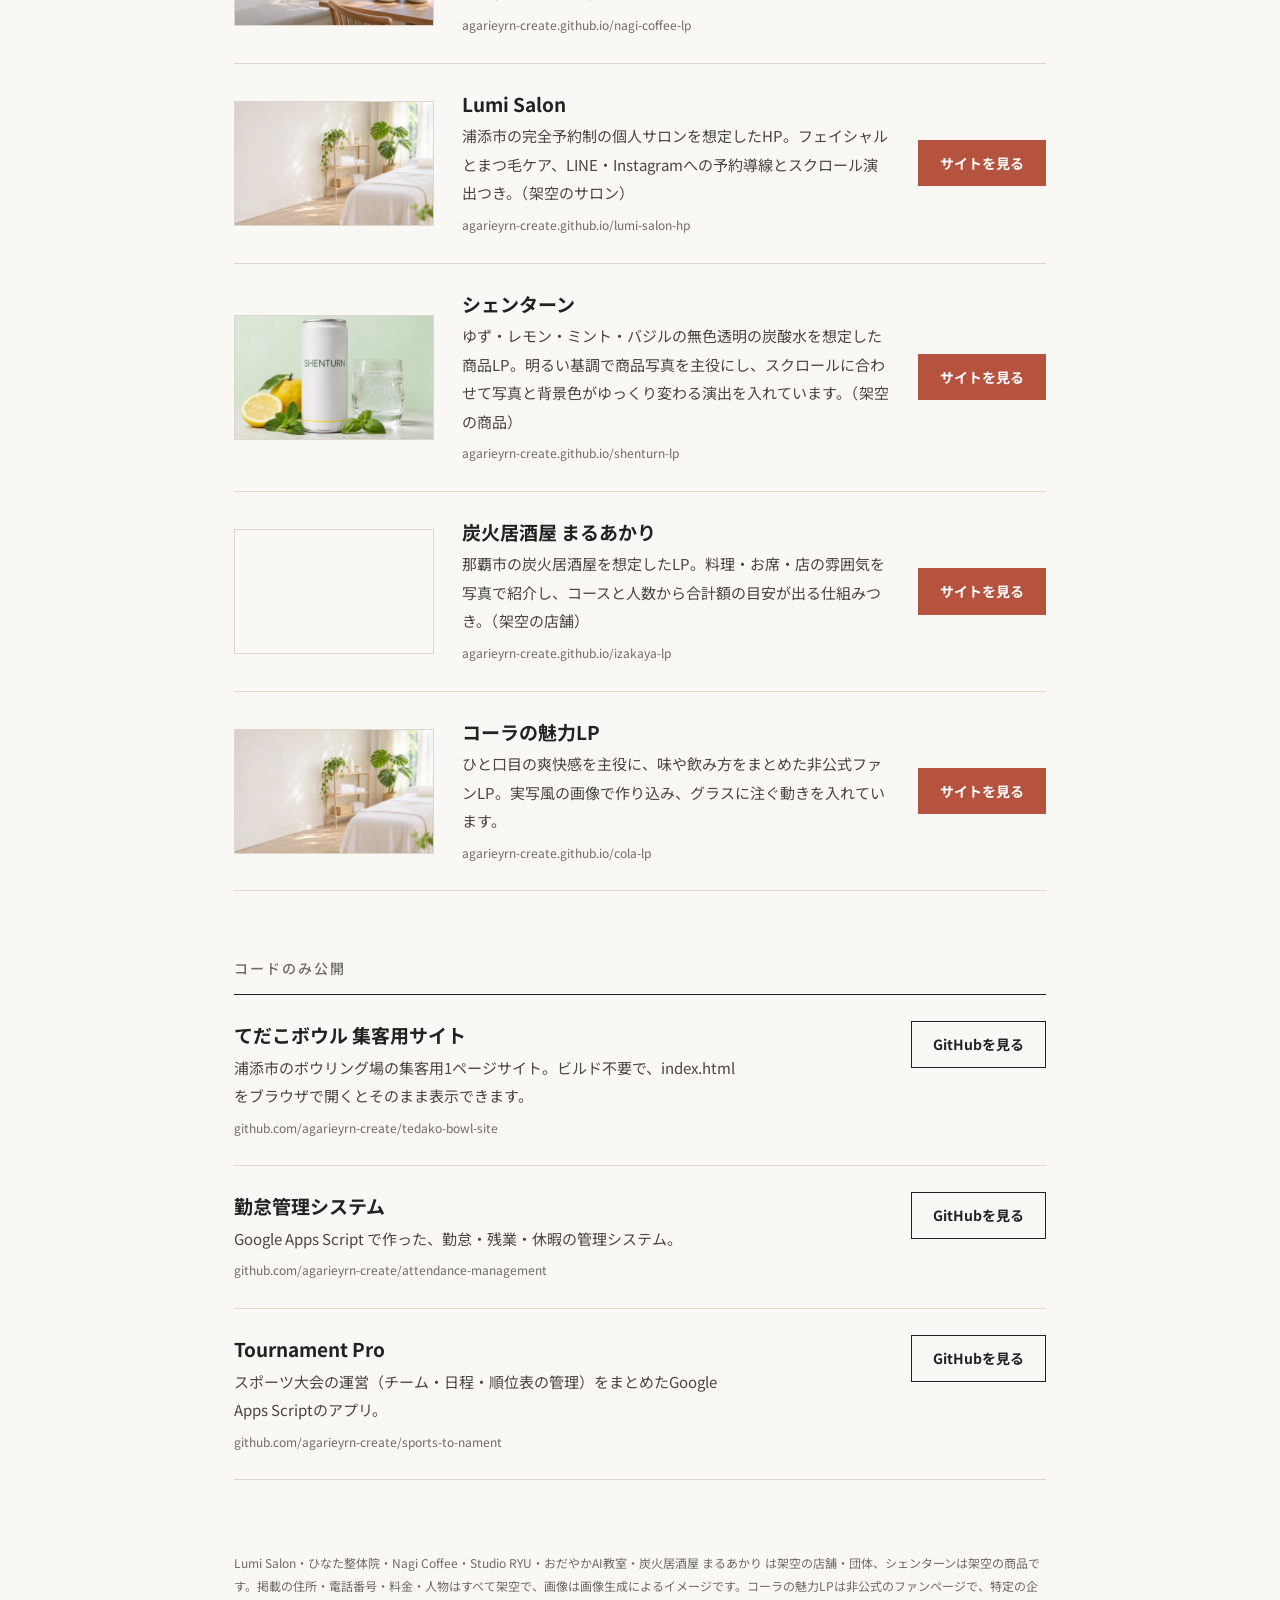
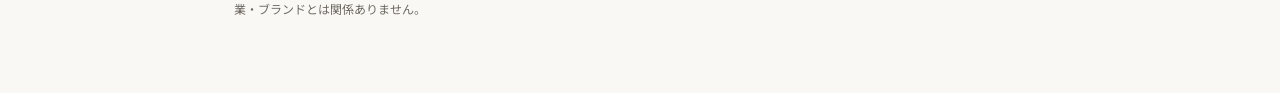
==== commit e01ed0b9: "まるあかり: 動きをなくし、料理・お席・雰囲気の写真と紹介を追加 Co-Authored-By: Claude Sonnet 5.5 <noreply@anthropic.com> Claude-Se" ====
--- a/index.html
+++ b/index.html
@@ -143,7 +143,7 @@
           <a class="thumb" href="https://agarieyrn-create.github.io/izakaya-lp/" tabindex="-1" aria-hidden="true"><img src="thumbs/izakaya-lp.webp" width="800" height="500" alt="" loading="lazy" decoding="async"></a>
           <div>
             <h3>炭火居酒屋 まるあかり</h3>
-            <p>那覇市の炭火居酒屋を想定したLP。大きな料理写真と炭火の火の粉の動き、コースと人数から合計額の目安が出る仕組みつき。（架空の店舗）</p>
+            <p>那覇市の炭火居酒屋を想定したLP。料理・お席・店の雰囲気を写真で紹介し、コースと人数から合計額の目安が出る仕組みつき。（架空の店舗）</p>
             <span class="host">agarieyrn-create.github.io/izakaya-lp</span>
           </div>
           <a class="go" href="https://agarieyrn-create.github.io/izakaya-lp/">サイトを見る</a>
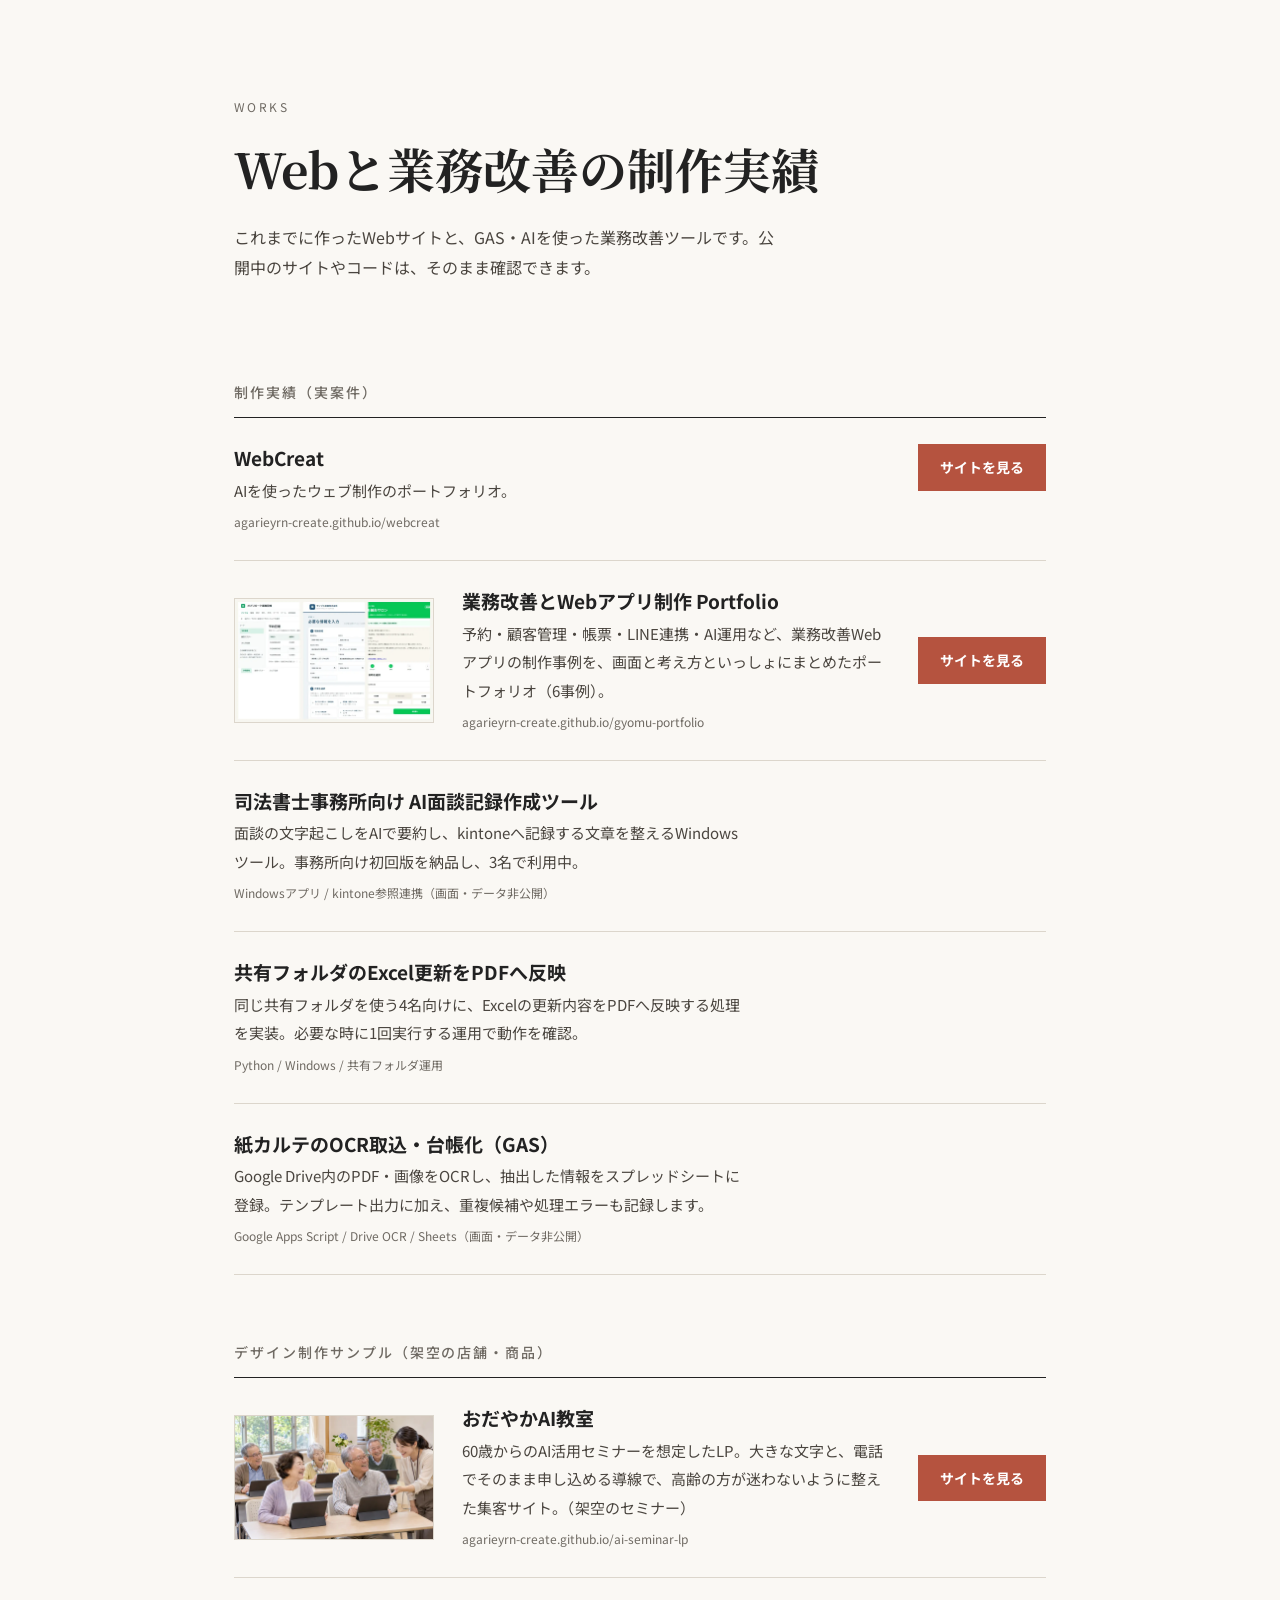
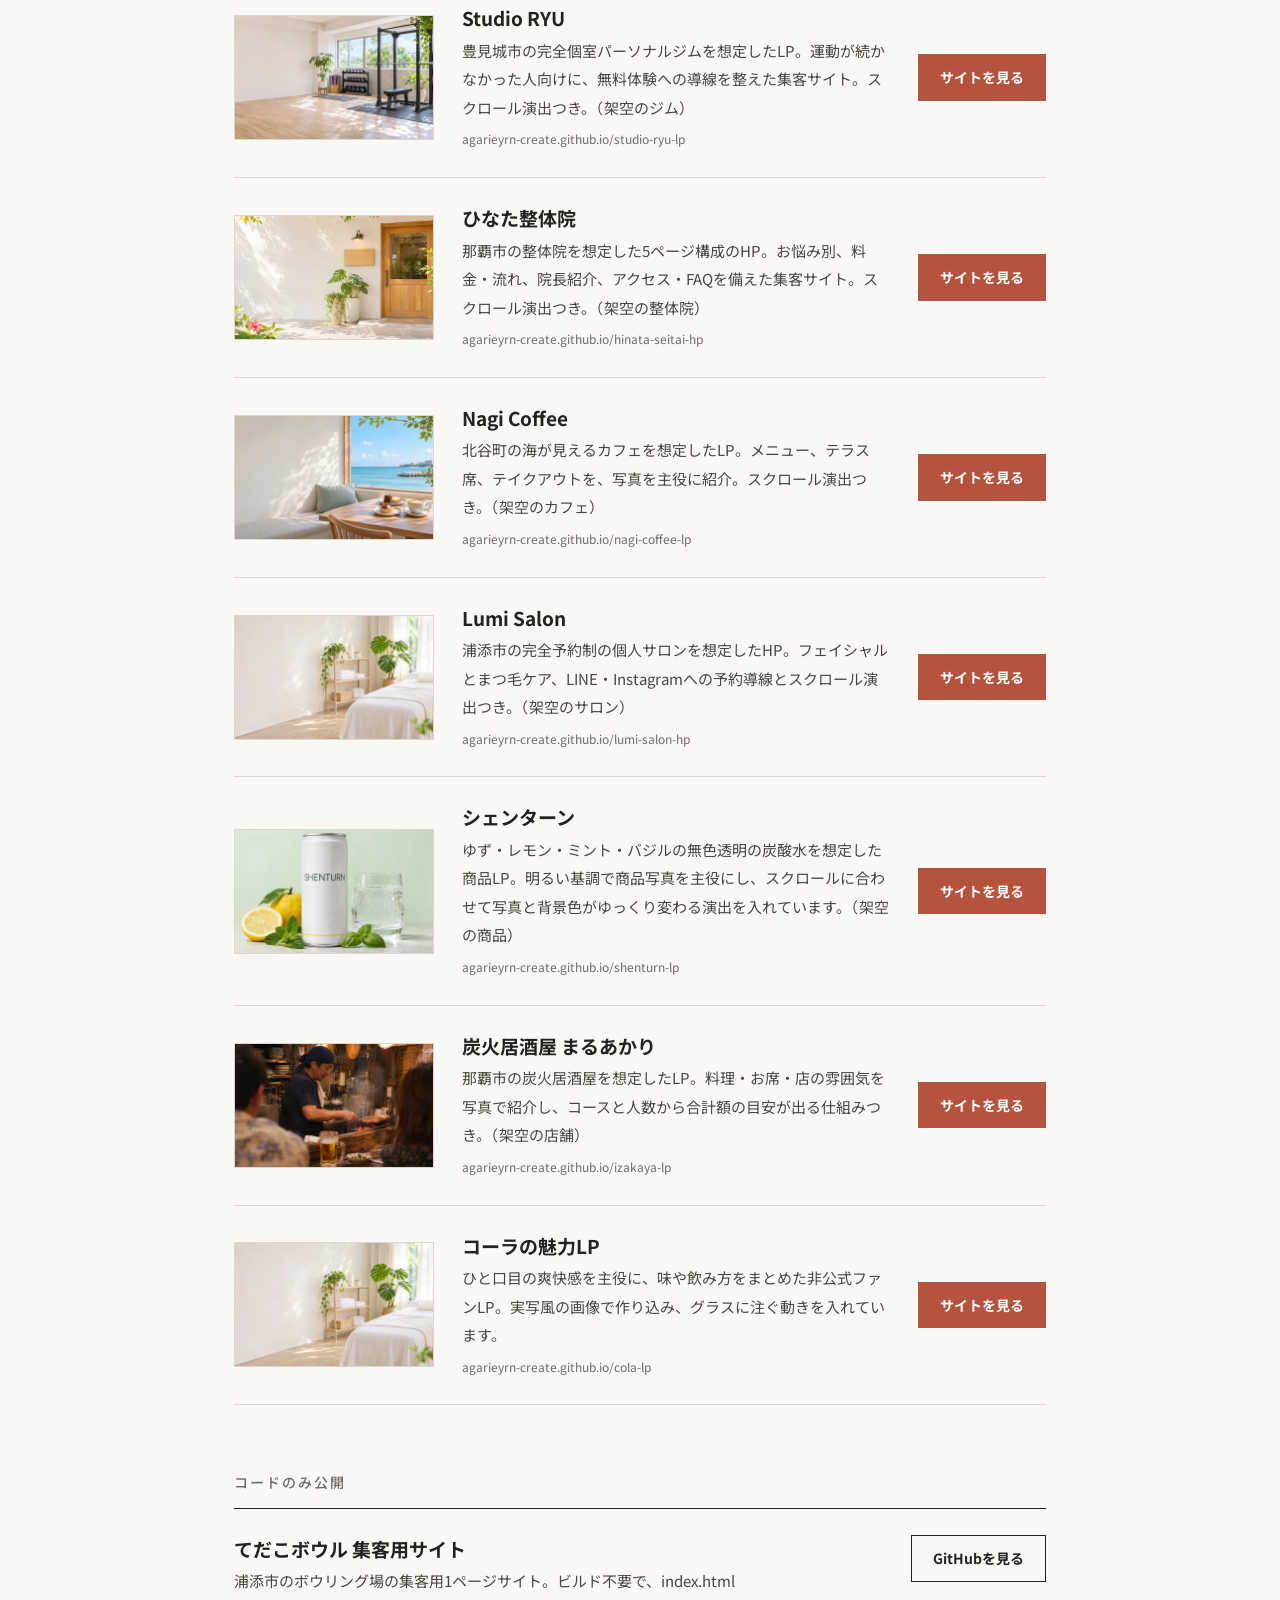
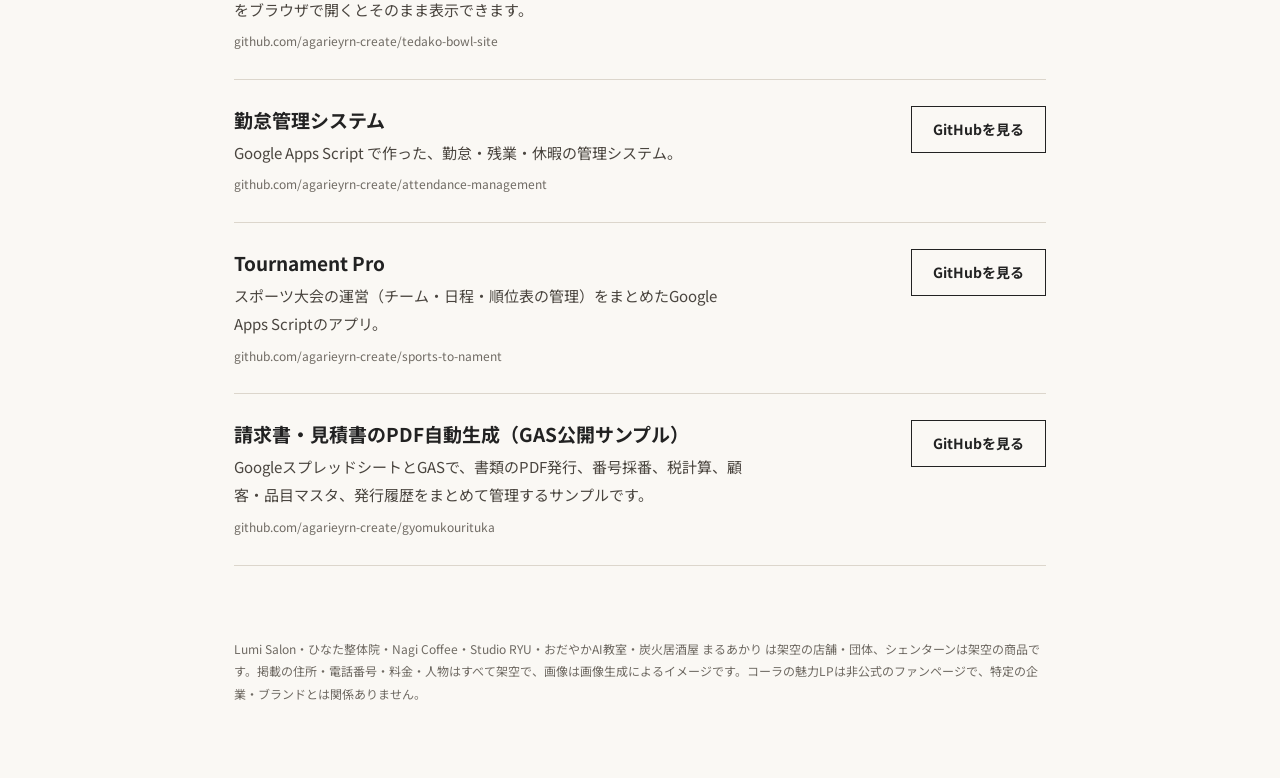
==== commit 862a6835: "Add four automation case studies to portfolio" ====
--- a/index.html
+++ b/index.html
@@ -3,13 +3,13 @@
 <head>
 <meta charset="utf-8">
 <meta name="viewport" content="width=device-width, initial-scale=1">
-<title>制作サイト一覧</title>
-<meta name="description" content="これまでに作ったWebサイト・アプリの一覧です。公開中のサイトと、コードのみ公開しているものを分けて掲載しています。">
+<title>Webと業務改善の制作実績</title>
+<meta name="description" content="Webサイト、GAS、AIを使った業務改善ツールの制作実績です。公開中のサイトと公開コードを掲載しています。">
 <link rel="canonical" href="https://agarieyrn-create.github.io/">
 <meta property="og:type" content="website">
 <meta property="og:locale" content="ja_JP">
-<meta property="og:title" content="制作サイト一覧">
-<meta property="og:description" content="これまでに作ったWebサイト・アプリの一覧です。公開中のサイトと、コードのみ公開しているものを分けて掲載しています。">
+<meta property="og:title" content="Webと業務改善の制作実績">
+<meta property="og:description" content="Webサイト、GAS、AIを使った業務改善ツールの制作実績です。公開中のサイトと公開コードを掲載しています。">
 <meta property="og:url" content="https://agarieyrn-create.github.io/">
 <meta property="og:image" content="https://agarieyrn-create.github.io/ogp.jpg">
 <meta name="twitter:card" content="summary_large_image">
@@ -54,8 +54,8 @@
 <div class="wrap">
   <header>
     <p class="label">WORKS</p>
-    <h1>制作サイト一覧</h1>
-    <p class="lead">これまでに作ったWebサイトとアプリです。公開中のものは、そのまま開いて見られます。</p>
+    <h1>Webと業務改善の制作実績</h1>
+    <p class="lead">これまでに作ったWebサイトと、GAS・AIを使った業務改善ツールです。公開中のサイトやコードは、そのまま確認できます。</p>
   </header>
 
   <main>
@@ -79,6 +79,27 @@
           </div>
           <a class="go" href="https://agarieyrn-create.github.io/gyomu-portfolio/">サイトを見る</a>
         </li>
+        <li>
+          <div>
+            <h3>司法書士事務所向け AI面談記録作成ツール</h3>
+            <p>面談の文字起こしをAIで要約し、kintoneへ記録する文章を整えるWindowsツール。事務所向け初回版を納品し、3名で利用中。</p>
+            <span class="host">Windowsアプリ / kintone参照連携（画面・データ非公開）</span>
+          </div>
+        </li>
+        <li>
+          <div>
+            <h3>共有フォルダのExcel更新をPDFへ反映</h3>
+            <p>同じ共有フォルダを使う4名向けに、Excelの更新内容をPDFへ反映する処理を実装。必要な時に1回実行する運用で動作を確認。</p>
+            <span class="host">Python / Windows / 共有フォルダ運用</span>
+          </div>
+        </li>
+        <li>
+          <div>
+            <h3>紙カルテのOCR取込・台帳化（GAS）</h3>
+            <p>Google Drive内のPDF・画像をOCRし、抽出した情報をスプレッドシートに登録。テンプレート出力に加え、重複候補や処理エラーも記録します。</p>
+            <span class="host">Google Apps Script / Drive OCR / Sheets（画面・データ非公開）</span>
+          </div>
+        </li>
       </ul>
     </section>
 
@@ -186,6 +207,14 @@
             <span class="host">github.com/agarieyrn-create/sports-to-nament</span>
           </div>
           <a class="go sub" href="https://github.com/agarieyrn-create/sports-to-nament">GitHubを見る</a>
+        </li>
+        <li>
+          <div>
+            <h3>請求書・見積書のPDF自動生成（GAS公開サンプル）</h3>
+            <p>GoogleスプレッドシートとGASで、書類のPDF発行、番号採番、税計算、顧客・品目マスタ、発行履歴をまとめて管理するサンプルです。</p>
+            <span class="host">github.com/agarieyrn-create/gyomukourituka</span>
+          </div>
+          <a class="go sub" href="https://github.com/agarieyrn-create/gyomukourituka">GitHubを見る</a>
         </li>
       </ul>
     </section>
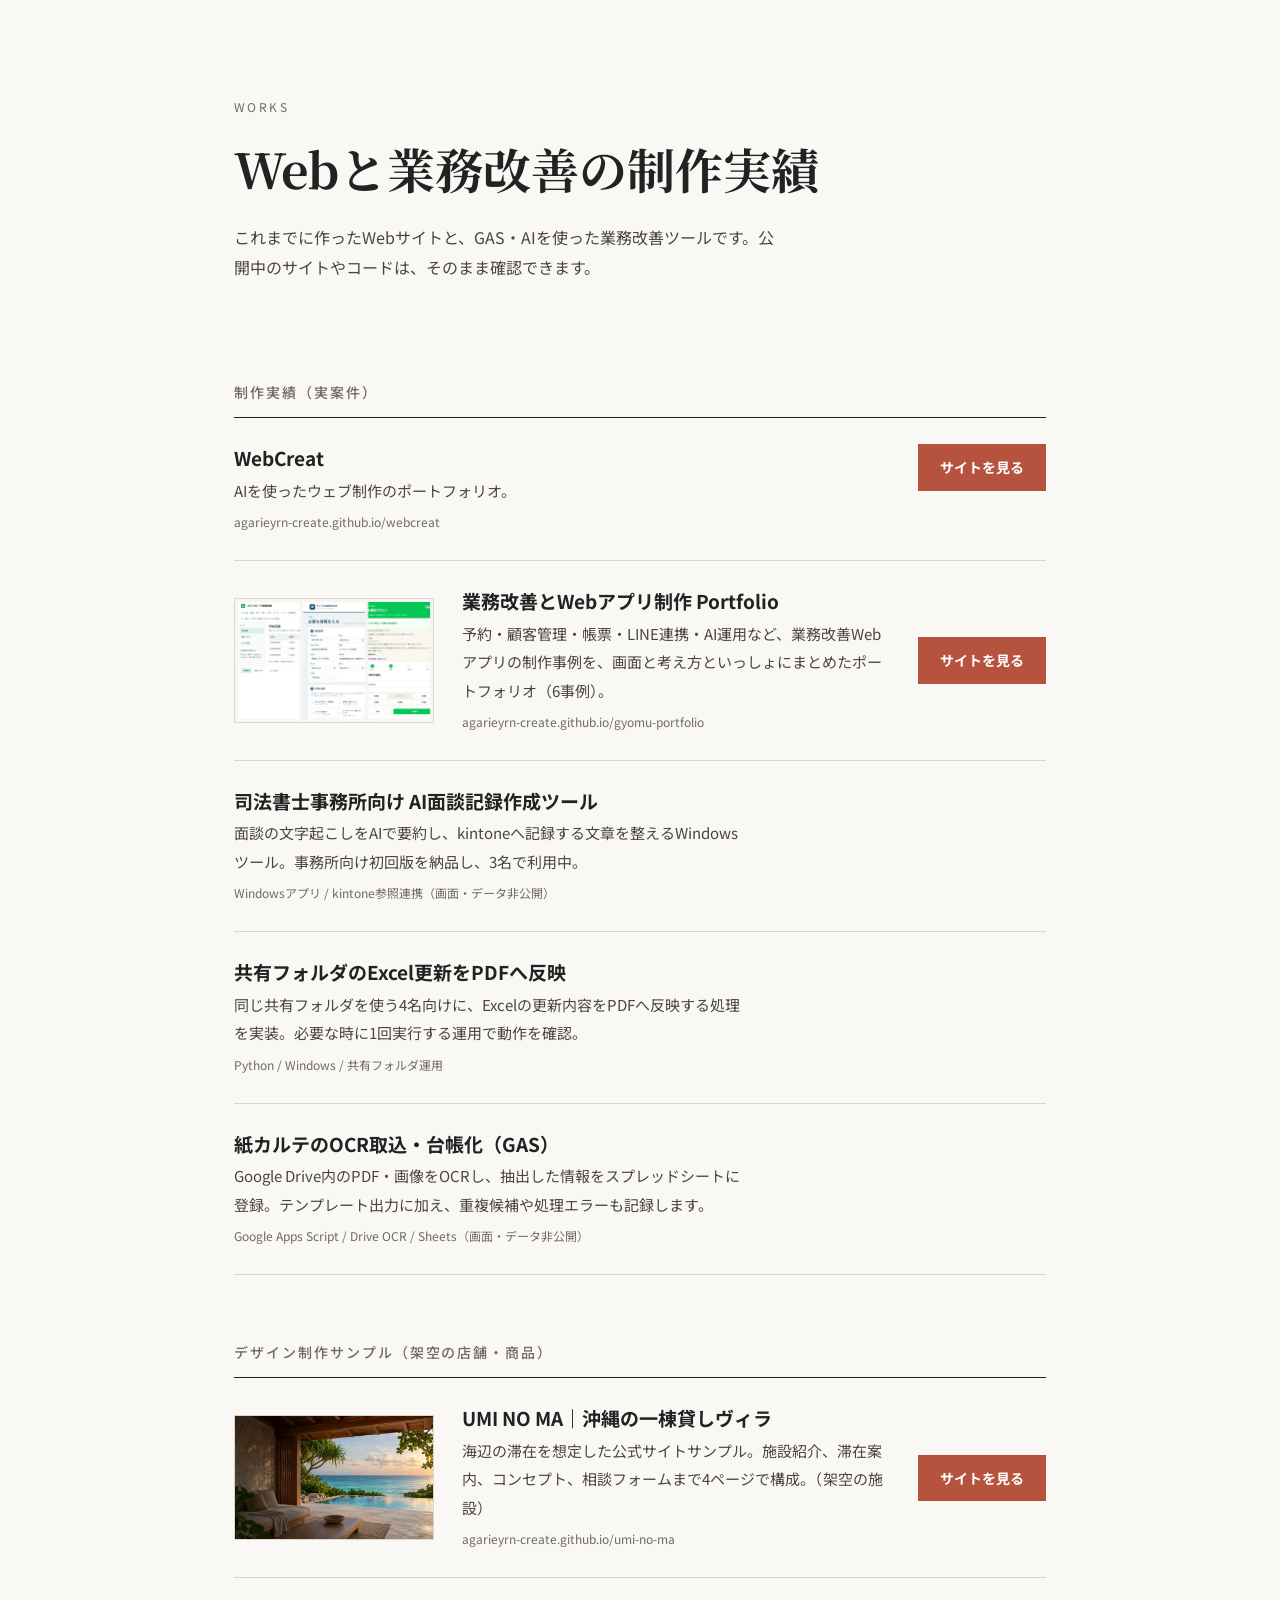
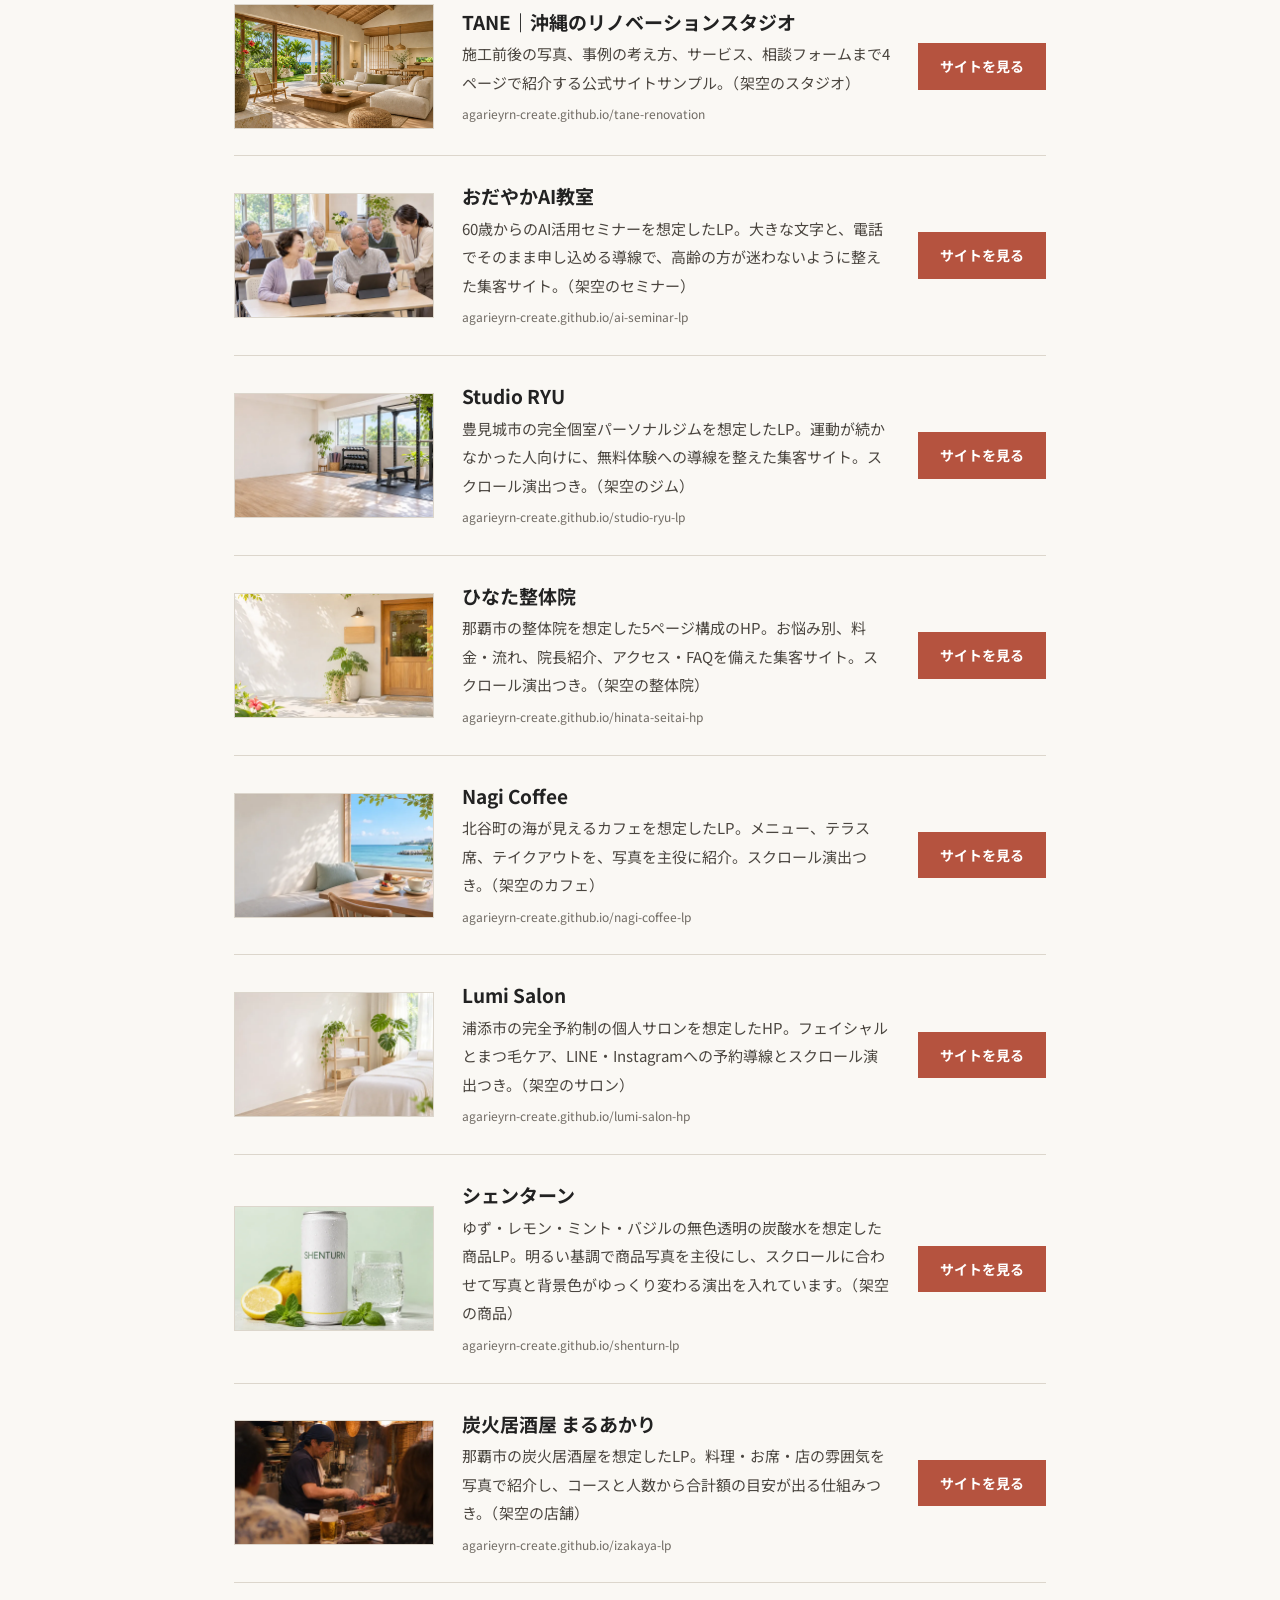
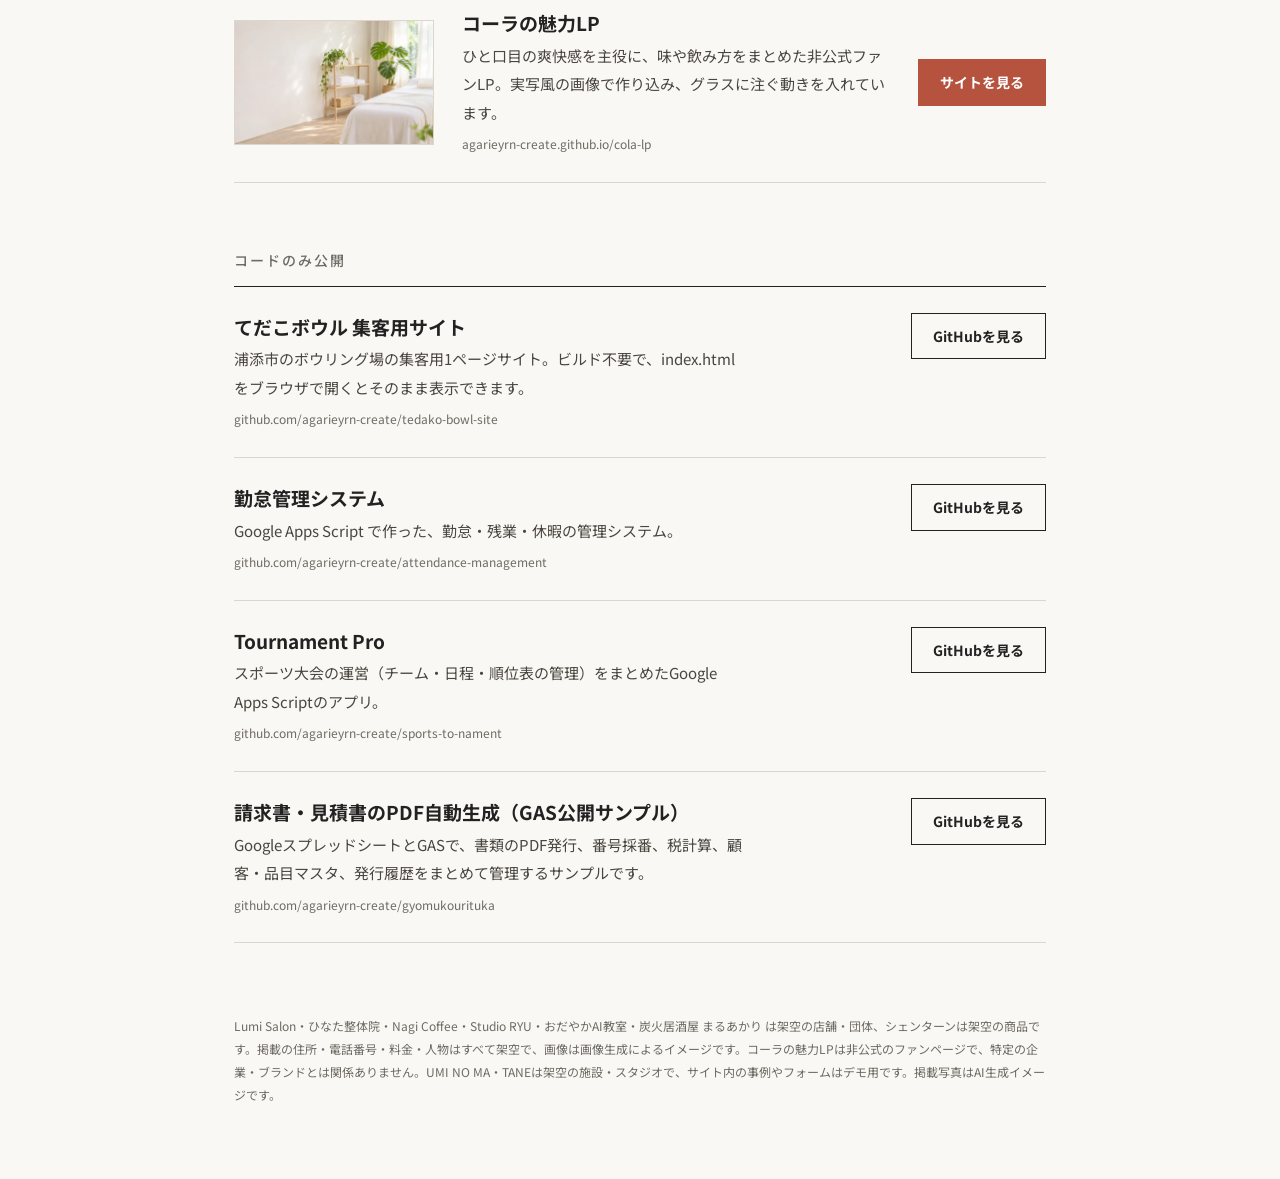
==== commit 5a373354: "Add two polished Okinawa website demos" ====
--- a/index.html
+++ b/index.html
@@ -107,6 +107,24 @@
       <h2>デザイン制作サンプル（架空の店舗・商品）</h2>
       <ul>
         <li class="has-thumb">
+          <a class="thumb" href="https://agarieyrn-create.github.io/umi-no-ma/" tabindex="-1" aria-hidden="true"><img src="thumbs/umi-no-ma.webp" width="800" height="500" alt="" loading="lazy" decoding="async"></a>
+          <div>
+            <h3>UMI NO MA｜沖縄の一棟貸しヴィラ</h3>
+            <p>海辺の滞在を想定した公式サイトサンプル。施設紹介、滞在案内、コンセプト、相談フォームまで4ページで構成。（架空の施設）</p>
+            <span class="host">agarieyrn-create.github.io/umi-no-ma</span>
+          </div>
+          <a class="go" href="https://agarieyrn-create.github.io/umi-no-ma/">サイトを見る</a>
+        </li>
+        <li class="has-thumb">
+          <a class="thumb" href="https://agarieyrn-create.github.io/tane-renovation/" tabindex="-1" aria-hidden="true"><img src="thumbs/tane-renovation.webp" width="800" height="500" alt="" loading="lazy" decoding="async"></a>
+          <div>
+            <h3>TANE｜沖縄のリノベーションスタジオ</h3>
+            <p>施工前後の写真、事例の考え方、サービス、相談フォームまで4ページで紹介する公式サイトサンプル。（架空のスタジオ）</p>
+            <span class="host">agarieyrn-create.github.io/tane-renovation</span>
+          </div>
+          <a class="go" href="https://agarieyrn-create.github.io/tane-renovation/">サイトを見る</a>
+        </li>
+        <li class="has-thumb">
           <a class="thumb" href="https://agarieyrn-create.github.io/ai-seminar-lp/" tabindex="-1" aria-hidden="true"><img src="thumbs/ai-seminar-lp.webp" width="800" height="500" alt="" loading="lazy" decoding="async"></a>
           <div>
             <h3>おだやかAI教室</h3>
@@ -221,7 +239,7 @@
   </main>
 
   <footer>
-    Lumi Salon・ひなた整体院・Nagi Coffee・Studio RYU・おだやかAI教室・炭火居酒屋 まるあかり は架空の店舗・団体、シェンターンは架空の商品です。掲載の住所・電話番号・料金・人物はすべて架空で、画像は画像生成によるイメージです。コーラの魅力LPは非公式のファンページで、特定の企業・ブランドとは関係ありません。
+    Lumi Salon・ひなた整体院・Nagi Coffee・Studio RYU・おだやかAI教室・炭火居酒屋 まるあかり は架空の店舗・団体、シェンターンは架空の商品です。掲載の住所・電話番号・料金・人物はすべて架空で、画像は画像生成によるイメージです。コーラの魅力LPは非公式のファンページで、特定の企業・ブランドとは関係ありません。UMI NO MA・TANEは架空の施設・スタジオで、サイト内の事例やフォームはデモ用です。掲載写真はAI生成イメージです。
   </footer>
 </div>
 </body>
